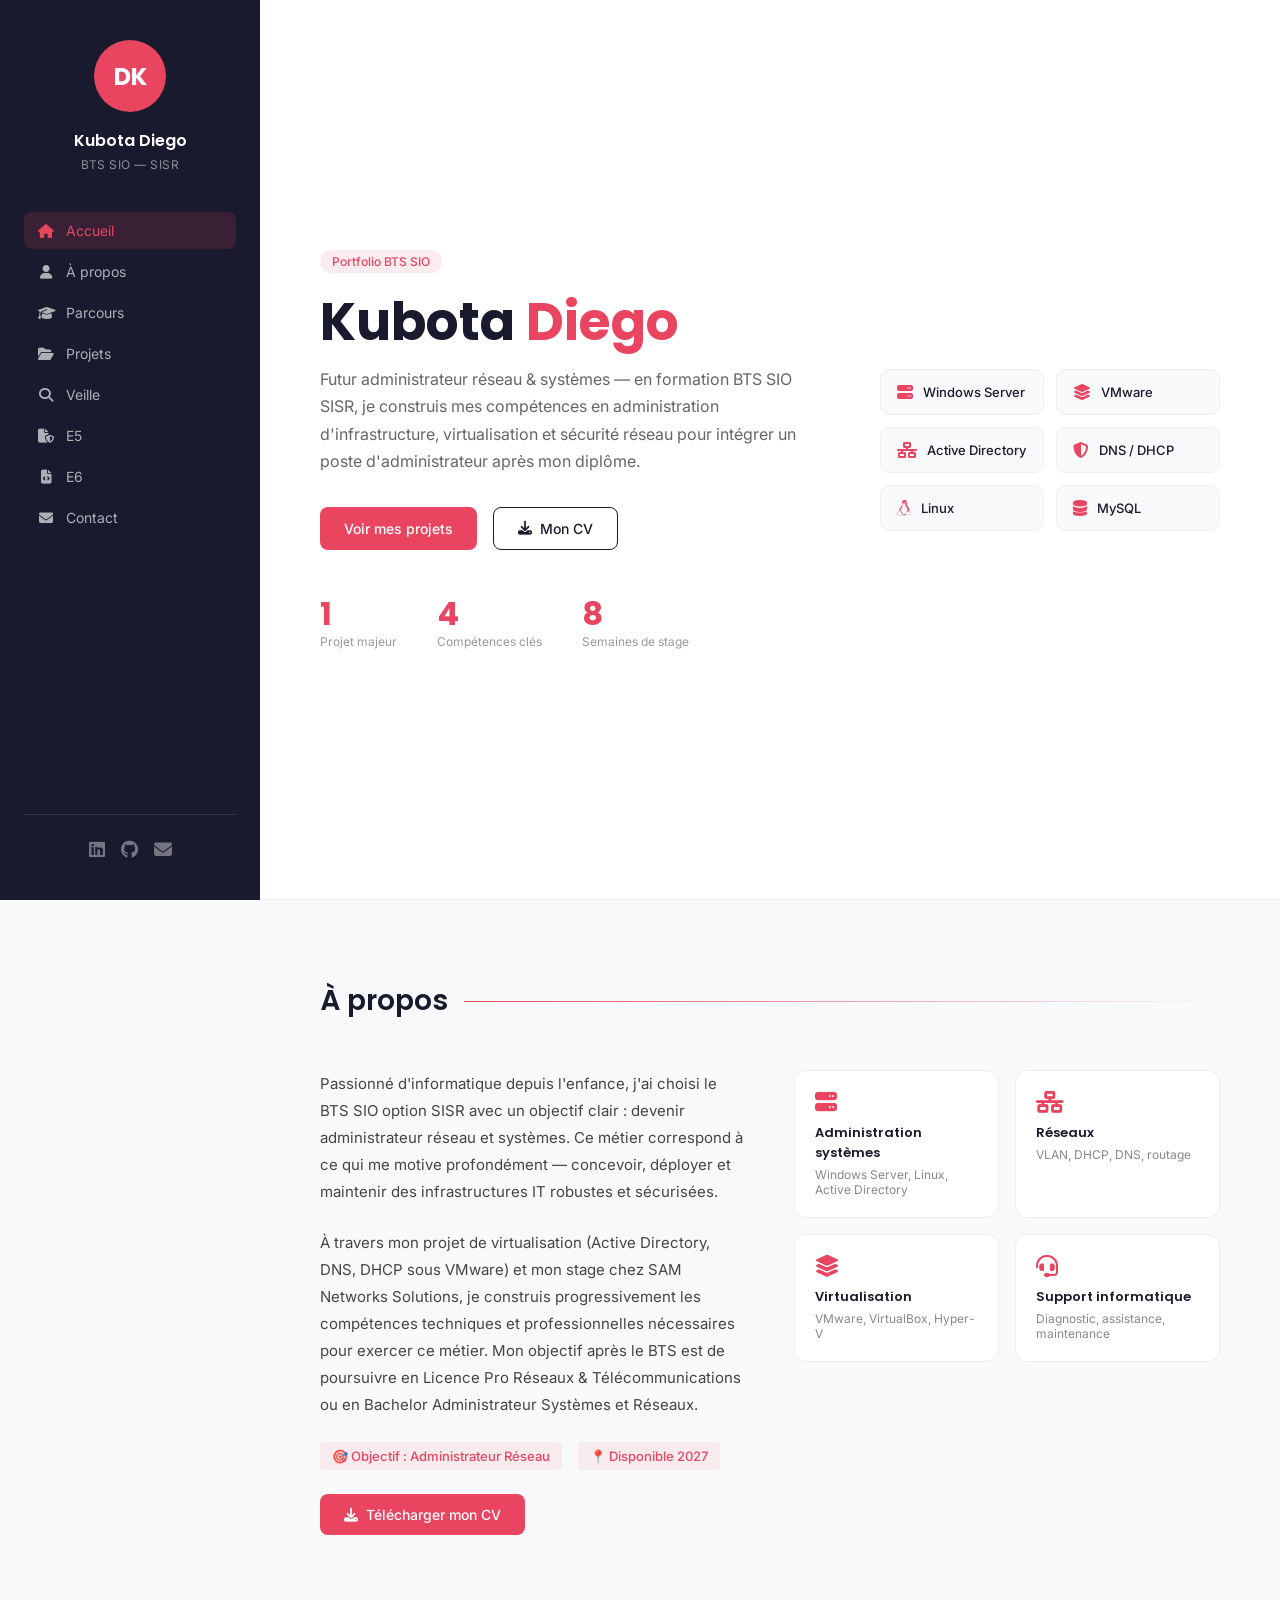
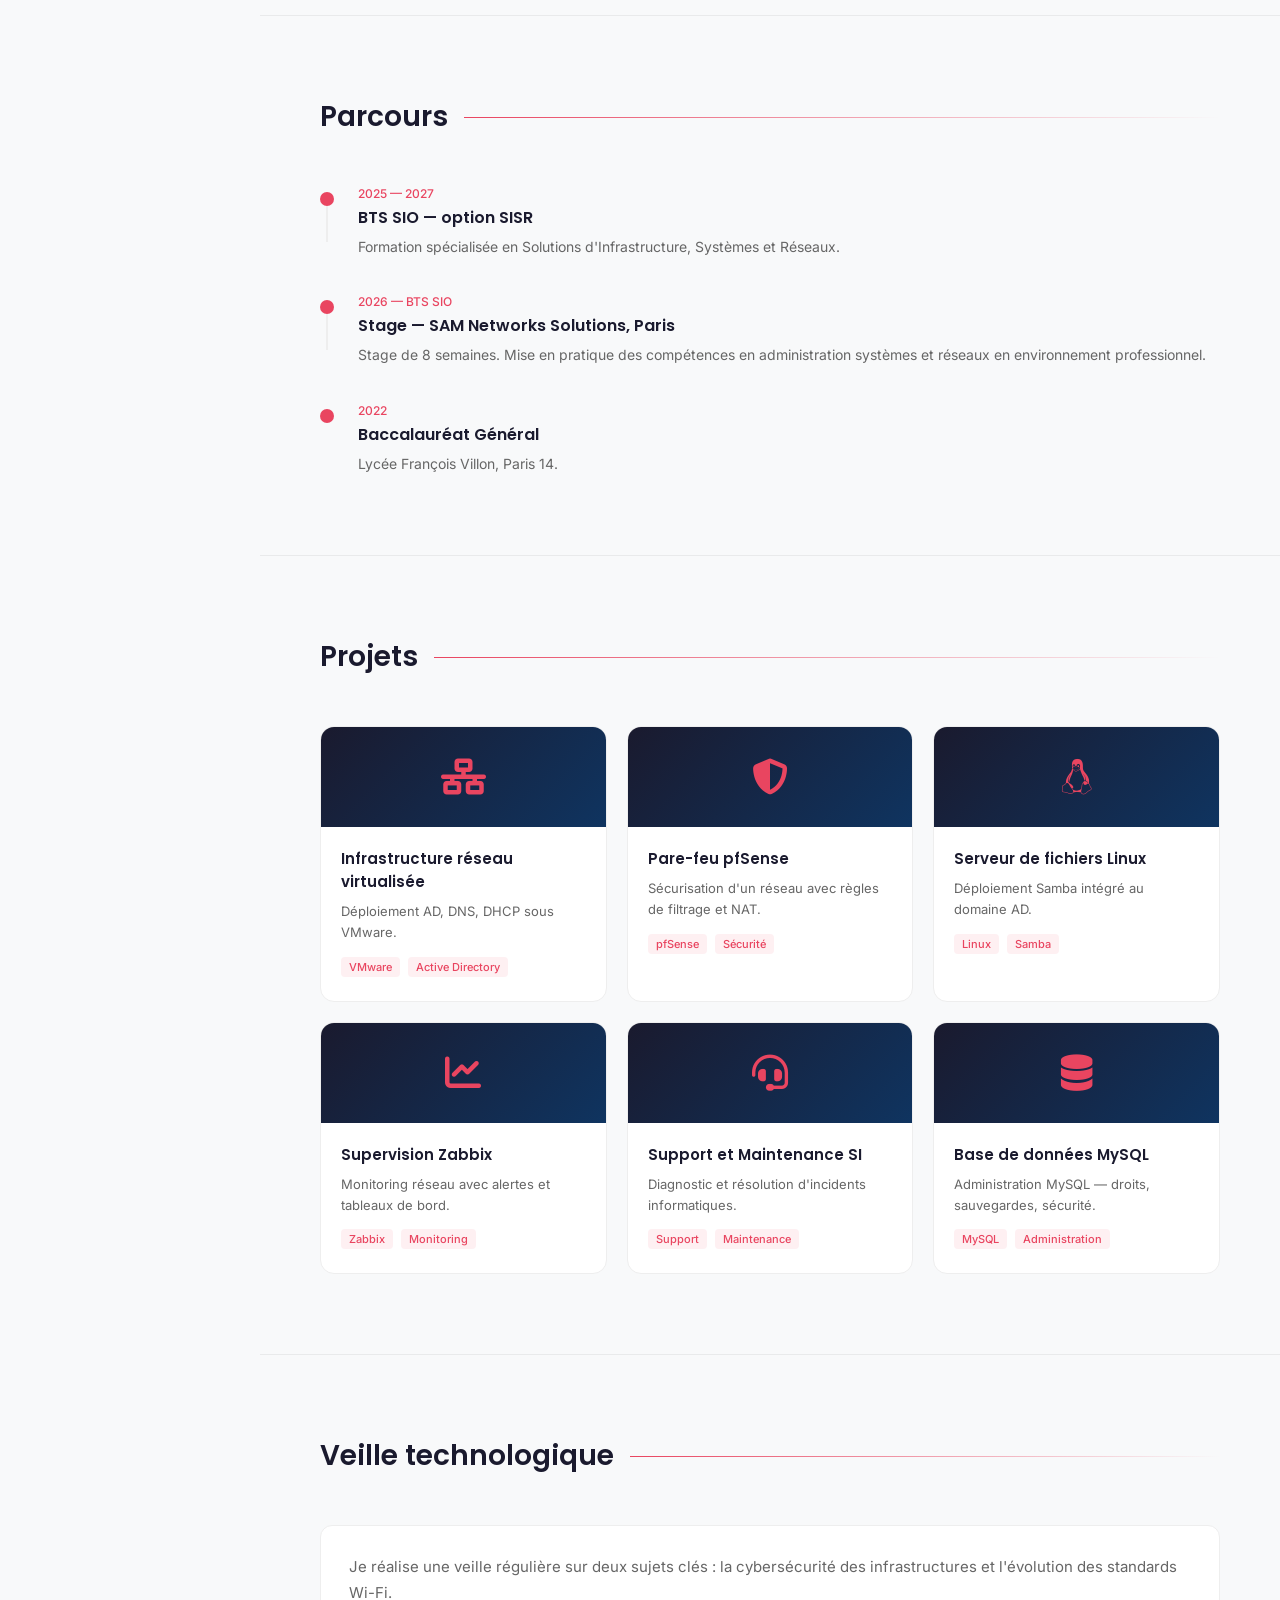
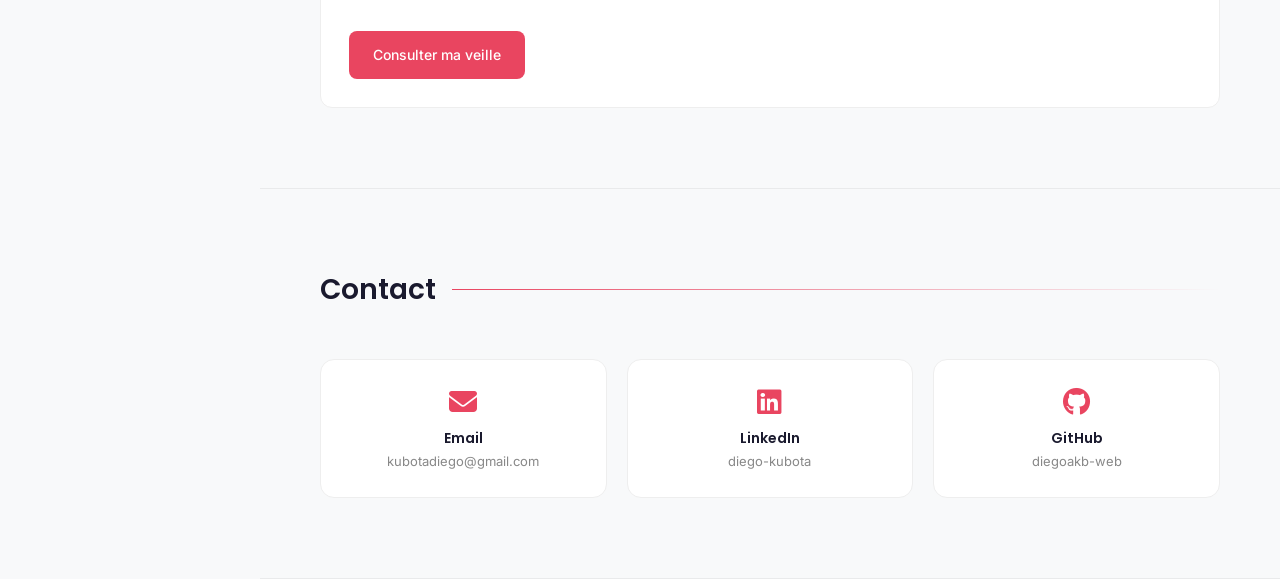
==== index.html @ be8a4e18 "Update index.html" ====
<!DOCTYPE html>
<html lang="fr">
<head>
  <meta charset="UTF-8">
  <meta name="viewport" content="width=device-width, initial-scale=1.0">
  <title>Kubota Diego — Portfolio BTS SIO SISR</title>
  <link rel="stylesheet" href="https://fonts.googleapis.com/css2?family=Poppins:wght@300;400;500;600;700&family=Inter:wght@300;400;500&display=swap">
  <link rel="stylesheet" href="https://cdnjs.cloudflare.com/ajax/libs/font-awesome/6.5.1/css/all.min.css">
  <link rel="stylesheet" href="style.css">
</head>
<body>

<!-- SIDEBAR -->
<aside class="sidebar">
  <div class="sidebar-top">
    <div class="avatar">DK</div>
    <h2 class="sidebar-name">Kubota Diego</h2>
    <p class="sidebar-title">BTS SIO — SISR</p>
  </div>
  <nav class="sidebar-nav">
    <a href="#home" class="nav-link active"><i class="fa-solid fa-house"></i> Accueil</a>
    <a href="#about" class="nav-link"><i class="fa-solid fa-user"></i> À propos</a>
    <a href="#parcours" class="nav-link"><i class="fa-solid fa-graduation-cap"></i> Parcours</a>
    <a href="#projets" class="nav-link"><i class="fa-solid fa-folder-open"></i> Projets</a>
    <a href="#veille" class="nav-link"><i class="fa-solid fa-magnifying-glass"></i> Veille</a>
    <a href="e5.html" class="nav-link"><i class="fa-solid fa-file-shield"></i> E5</a>
    <a href="e6.html" class="nav-link"><i class="fa-solid fa-file-code"></i> E6</a>
    <a href="#contact" class="nav-link"><i class="fa-solid fa-envelope"></i> Contact</a>
  </nav>
  <div class="sidebar-socials">
    <a href="https://www.linkedin.com/in/diego-kubota-410b15350/" target="_blank"><i class="fa-brands fa-linkedin"></i></a>
    <a href="https://github.com/diegoakb-web" target="_blank"><i class="fa-brands fa-github"></i></a>
    <a href="mailto:kubotadiego@gmail.com"><i class="fa-solid fa-envelope"></i></a>
  </div>
</aside>

<!-- MAIN CONTENT -->
<main class="main">

  <!-- ACCUEIL -->
  <section id="home" class="section hero-section">
    <div class="hero-content">
      <span class="hero-tag">Portfolio BTS SIO</span>
      <h1 class="hero-title">Kubota <span class="accent">Diego</span></h1>
      <p class="hero-sub">Futur administrateur réseau & systèmes — en formation BTS SIO SISR, je construis mes compétences en administration d'infrastructure, virtualisation et sécurité réseau pour intégrer un poste d'administrateur après mon diplôme.</p>
      <div class="hero-btns">
        <a href="#projets" class="btn-primary">Voir mes projets</a>
        <a href="CV_Diego_Kubota.pdf" download class="btn-secondary"><i class="fa-solid fa-download"></i> Mon CV</a>
      </div>
      <div class="hero-stats">
        <div class="stat"><span class="stat-num">1</span><span class="stat-label">Projet majeur</span></div>
        <div class="stat"><span class="stat-num">4</span><span class="stat-label">Compétences clés</span></div>
        <div class="stat"><span class="stat-num">8</span><span class="stat-label">Semaines de stage</span></div>
      </div>
    </div>
    <div class="hero-visual">
      <div class="tech-grid">
        <div class="tech-item"><i class="fa-solid fa-server"></i><span>Windows Server</span></div>
        <div class="tech-item"><i class="fa-solid fa-layer-group"></i><span>VMware</span></div>
        <div class="tech-item"><i class="fa-solid fa-network-wired"></i><span>Active Directory</span></div>
        <div class="tech-item"><i class="fa-solid fa-shield-halved"></i><span>DNS / DHCP</span></div>
        <div class="tech-item"><i class="fa-brands fa-linux"></i><span>Linux</span></div>
        <div class="tech-item"><i class="fa-solid fa-database"></i><span>MySQL</span></div>
      </div>
    </div>
  </section>

  <!-- À PROPOS -->
  <section id="about" class="section">
    <div class="section-header">
      <h2 class="section-title">À propos</h2>
      <div class="section-line"></div>
    </div>
    <div class="about-grid">
      <div class="about-text">
        <p>Passionné d'informatique depuis l'enfance, j'ai choisi le BTS SIO option SISR avec un objectif clair : devenir administrateur réseau et systèmes. Ce métier correspond à ce qui me motive profondément — concevoir, déployer et maintenir des infrastructures IT robustes et sécurisées.</p>
<p style="margin-top:12px;">À travers mon projet de virtualisation (Active Directory, DNS, DHCP sous VMware) et mon stage chez SAM Networks Solutions, je construis progressivement les compétences techniques et professionnelles nécessaires pour exercer ce métier. Mon objectif après le BTS est de poursuivre en Licence Pro Réseaux & Télécommunications ou en Bachelor Administrateur Systèmes et Réseaux.</p>
        <div style="display:flex; gap:12px; flex-wrap:wrap; margin-bottom:20px; margin-top:16px;">
  <span class="project-tag" style="font-size:13px; padding:6px 12px;">🎯 Objectif : Administrateur Réseau</span>
  <span class="project-tag" style="font-size:13px; padding:6px 12px;">📍 Disponible 2027</span>
</div>
        <a class="btn-primary" href="CV_Diego_Kubota.pdf" download><i class="fa-solid fa-download"></i> Télécharger mon CV</a>
      </div>
      <div class="skills-grid">
        <div class="skill-card">
          <i class="fa-solid fa-server skill-icon"></i>
          <h4>Administration systèmes</h4>
          <p>Windows Server, Linux, Active Directory</p>
        </div>
        <div class="skill-card">
          <i class="fa-solid fa-network-wired skill-icon"></i>
          <h4>Réseaux</h4>
          <p>VLAN, DHCP, DNS, routage</p>
        </div>
        <div class="skill-card">
          <i class="fa-solid fa-layer-group skill-icon"></i>
          <h4>Virtualisation</h4>
          <p>VMware, VirtualBox, Hyper-V</p>
        </div>
        <div class="skill-card">
          <i class="fa-solid fa-headset skill-icon"></i>
          <h4>Support informatique</h4>
          <p>Diagnostic, assistance, maintenance</p>
        </div>
      </div>
    </div>
  </section>

  <!-- PARCOURS -->
  <section id="parcours" class="section">
    <div class="section-header">
      <h2 class="section-title">Parcours</h2>
      <div class="section-line"></div>
    </div>
    <div class="timeline">
      <div class="timeline-item">
        <div class="timeline-dot"></div>
        <div class="timeline-content">
          <span class="timeline-date">2025 — 2027</span>
          <h3>BTS SIO — option SISR</h3>
          <p>Formation spécialisée en Solutions d'Infrastructure, Systèmes et Réseaux.</p>
        </div>
      </div>
      <div class="timeline-item">
        <div class="timeline-dot"></div>
        <div class="timeline-content">
          <span class="timeline-date">2026 — BTS SIO</span>
          <h3>Stage — SAM Networks Solutions, Paris</h3>
          <p>Stage de 8 semaines. Mise en pratique des compétences en administration systèmes et réseaux en environnement professionnel.</p>
        </div>
      </div>
      <div class="timeline-item">
        <div class="timeline-dot"></div>
        <div class="timeline-content">
          <span class="timeline-date">2022</span>
          <h3>Baccalauréat Général</h3>
          <p>Lycée François Villon, Paris 14.</p>
        </div>
      </div>
    </div>
  </section>

  <!-- PROJETS -->
  <section id="projets" class="section">
  <div class="section-header">
    <h2 class="section-title">Projets</h2>
    <div class="section-line"></div>
  </div>
  <div class="projects-grid">
    <a href="reseau.html" class="project-card">
      <div class="project-img"><i class="fa-solid fa-network-wired"></i></div>
      <div class="project-info">
        <h3>Infrastructure réseau virtualisée</h3>
        <p>Déploiement AD, DNS, DHCP sous VMware.</p>
        <span class="project-tag">VMware</span>
        <span class="project-tag">Active Directory</span>
      </div>
    </a>
    <a href="pfsense.html" class="project-card">
      <div class="project-img"><i class="fa-solid fa-shield-halved"></i></div>
      <div class="project-info">
        <h3>Pare-feu pfSense</h3>
        <p>Sécurisation d'un réseau avec règles de filtrage et NAT.</p>
        <span class="project-tag">pfSense</span>
        <span class="project-tag">Sécurité</span>
      </div>
    </a>
    <a href="samba.html" class="project-card">
      <div class="project-img"><i class="fa-brands fa-linux"></i></div>
      <div class="project-info">
        <h3>Serveur de fichiers Linux</h3>
        <p>Déploiement Samba intégré au domaine AD.</p>
        <span class="project-tag">Linux</span>
        <span class="project-tag">Samba</span>
      </div>
    </a>
    <a href="zabbix.html" class="project-card">
      <div class="project-img"><i class="fa-solid fa-chart-line"></i></div>
      <div class="project-info">
        <h3>Supervision Zabbix</h3>
        <p>Monitoring réseau avec alertes et tableaux de bord.</p>
        <span class="project-tag">Zabbix</span>
        <span class="project-tag">Monitoring</span>
      </div>
    </a>
    <a href="support.html" class="project-card">
      <div class="project-img"><i class="fa-solid fa-headset"></i></div>
      <div class="project-info">
        <h3>Support et Maintenance SI</h3>
        <p>Diagnostic et résolution d'incidents informatiques.</p>
        <span class="project-tag">Support</span>
        <span class="project-tag">Maintenance</span>
      </div>
    </a>
    <a href="database.html" class="project-card">
      <div class="project-img"><i class="fa-solid fa-database"></i></div>
      <div class="project-info">
        <h3>Base de données MySQL</h3>
        <p>Administration MySQL — droits, sauvegardes, sécurité.</p>
        <span class="project-tag">MySQL</span>
        <span class="project-tag">Administration</span>
      </div>
    </a>
  </div>
</section>

  <!-- VEILLE -->
<section id="veille" class="section">
  <div class="section-header">
    <h2 class="section-title">Veille technologique</h2>
    <div class="section-line"></div>
  </div>
  <div class="card-simple">
    <p>Je réalise une veille régulière sur deux sujets clés : la cybersécurité des infrastructures et l'évolution des standards Wi-Fi.</p>
    <br>
    <a href="veille.html" class="btn-primary">Consulter ma veille</a>
  </div>
</section>

  <!-- CONTACT -->
  <section id="contact" class="section">
    <div class="section-header">
      <h2 class="section-title">Contact</h2>
      <div class="section-line"></div>
    </div>
    <div class="contact-grid">
      <a href="mailto:kubotadiego@gmail.com" class="contact-card">
        <i class="fa-solid fa-envelope contact-icon"></i>
        <h4>Email</h4>
        <p>kubotadiego@gmail.com</p>
      </a>
      <a href="https://www.linkedin.com/in/diego-kubota-410b15350/" target="_blank" class="contact-card">
        <i class="fa-brands fa-linkedin contact-icon"></i>
        <h4>LinkedIn</h4>
        <p>diego-kubota</p>
      </a>
      <a href="https://github.com/diegoakb-web" target="_blank" class="contact-card">
        <i class="fa-brands fa-github contact-icon"></i>
        <h4>GitHub</h4>
        <p>diegoakb-web</p>
      </a>
    </div>
  </section>

</main>

<!-- Bouton retour en haut -->
<a href="#home" class="back-to-top"><i class="fa-solid fa-arrow-up"></i></a>

<script>
  // Active nav link on scroll
  const sections = document.querySelectorAll('section[id]');
  const navLinks = document.querySelectorAll('.nav-link');
  window.addEventListener('scroll', () => {
    let current = '';
    sections.forEach(s => {
      if (window.scrollY >= s.offsetTop - 100) current = s.getAttribute('id');
    });
    navLinks.forEach(link => {
      link.classList.remove('active');
      if (link.getAttribute('href') === '#' + current) link.classList.add('active');
    });
    document.querySelector('.back-to-top').style.opacity = window.scrollY > 300 ? '1' : '0';
  });
</script>

</body>
</html>
---- style.css ----
/* ===== RESET & BASE ===== */
*, *::before, *::after { box-sizing: border-box; margin: 0; padding: 0; }

html { scroll-behavior: smooth; scroll-padding-top: 40px; }

body {
  font-family: 'Inter', sans-serif;
  background: #F8F9FA;
  color: #1A1A2E;
  display: flex;
  min-height: 100vh;
}

/* ===== SIDEBAR ===== */
.sidebar {
  width: 260px;
  min-height: 100vh;
  background: #1A1A2E;
  color: white;
  display: flex;
  flex-direction: column;
  position: fixed;
  top: 0;
  left: 0;
  z-index: 100;
  padding: 40px 24px;
}

.sidebar-top { text-align: center; margin-bottom: 40px; }

.avatar {
  width: 72px;
  height: 72px;
  border-radius: 50%;
  background: #E94560;
  color: white;
  font-family: 'Poppins', sans-serif;
  font-size: 24px;
  font-weight: 700;
  display: flex;
  align-items: center;
  justify-content: center;
  margin: 0 auto 16px;
}

.sidebar-name {
  font-family: 'Poppins', sans-serif;
  font-size: 16px;
  font-weight: 600;
  color: white;
  margin-bottom: 4px;
}

.sidebar-title {
  font-size: 12px;
  color: rgba(255,255,255,0.5);
  letter-spacing: 0.5px;
}

.sidebar-nav { display: flex; flex-direction: column; gap: 4px; flex: 1; }

.nav-link {
  display: flex;
  align-items: center;
  gap: 12px;
  padding: 10px 14px;
  border-radius: 8px;
  color: rgba(255,255,255,0.65);
  text-decoration: none;
  font-size: 14px;
  font-weight: 400;
  transition: background 0.2s, color 0.2s;
}

.nav-link:hover, .nav-link.active {
  background: rgba(233,69,96,0.15);
  color: #E94560;
}

.nav-link i { width: 16px; text-align: center; }

.sidebar-socials {
  display: flex;
  gap: 16px;
  justify-content: center;
  padding-top: 24px;
  border-top: 1px solid rgba(255,255,255,0.1);
}

.sidebar-socials a {
  color: rgba(255,255,255,0.4);
  font-size: 18px;
  text-decoration: none;
  transition: color 0.2s;
}

.sidebar-socials a:hover { color: #E94560; }

/* ===== MAIN ===== */
.main {
  margin-left: 260px;
  flex: 1;
  min-height: 100vh;
}

/* ===== SECTIONS ===== */
.section {
  padding: 80px 60px;
  border-bottom: 1px solid rgba(0,0,0,0.06);
}

.section-header {
  display: flex;
  align-items: center;
  gap: 16px;
  margin-bottom: 48px;
}

.section-title {
  font-family: 'Poppins', sans-serif;
  font-size: 28px;
  font-weight: 600;
  color: #1A1A2E;
  white-space: nowrap;
}

.section-line {
  flex: 1;
  height: 1px;
  background: linear-gradient(to right, #E94560, transparent);
}

/* ===== HERO ===== */
.hero-section {
  display: flex;
  align-items: center;
  gap: 60px;
  min-height: 100vh;
  background: white;
}

.hero-content { flex: 1; }

.hero-tag {
  display: inline-block;
  background: rgba(233,69,96,0.1);
  color: #E94560;
  font-size: 12px;
  font-weight: 500;
  padding: 4px 12px;
  border-radius: 20px;
  margin-bottom: 20px;
}

.hero-title {
  font-family: 'Poppins', sans-serif;
  font-size: 52px;
  font-weight: 700;
  line-height: 1.1;
  color: #1A1A2E;
  margin-bottom: 16px;
}

.accent { color: #E94560; }

.hero-sub {
  font-size: 16px;
  color: #666;
  max-width: 480px;
  line-height: 1.7;
  margin-bottom: 32px;
}

.hero-btns { display: flex; gap: 16px; margin-bottom: 48px; }

.btn-primary {
  display: inline-flex;
  align-items: center;
  gap: 8px;
  background: #E94560;
  color: white;
  padding: 12px 24px;
  border-radius: 8px;
  text-decoration: none;
  font-weight: 500;
  font-size: 14px;
  transition: background 0.2s, transform 0.2s;
}

.btn-primary:hover { background: #c73652; transform: translateY(-1px); }

.btn-secondary {
  display: inline-flex;
  align-items: center;
  gap: 8px;
  background: transparent;
  color: #1A1A2E;
  padding: 12px 24px;
  border-radius: 8px;
  border: 1.5px solid #1A1A2E;
  text-decoration: none;
  font-weight: 500;
  font-size: 14px;
  transition: background 0.2s, color 0.2s;
}

.btn-secondary:hover { background: #1A1A2E; color: white; }

.hero-stats { display: flex; gap: 40px; }

.stat { display: flex; flex-direction: column; }

.stat-num {
  font-family: 'Poppins', sans-serif;
  font-size: 32px;
  font-weight: 700;
  color: #E94560;
  line-height: 1;
}

.stat-label { font-size: 12px; color: #999; margin-top: 4px; }

.hero-visual { flex: 0 0 340px; }

.tech-grid {
  display: grid;
  grid-template-columns: 1fr 1fr;
  gap: 12px;
}

.tech-item {
  display: flex;
  align-items: center;
  gap: 10px;
  background: #F8F9FA;
  border: 1px solid #eee;
  border-radius: 10px;
  padding: 14px 16px;
  font-size: 13px;
  font-weight: 500;
  color: #1A1A2E;
}

.tech-item i { color: #E94560; font-size: 16px; }

/* ===== ABOUT ===== */
.about-grid {
  display: grid;
  grid-template-columns: 1fr 1fr;
  gap: 48px;
  align-items: start;
}

.about-text p {
  font-size: 15px;
  line-height: 1.8;
  color: #444;
  margin-bottom: 24px;
}

.skills-grid {
  display: grid;
  grid-template-columns: 1fr 1fr;
  gap: 16px;
}

.skill-card {
  background: white;
  border: 1px solid #eee;
  border-radius: 12px;
  padding: 20px;
}

.skill-icon {
  font-size: 22px;
  color: #E94560;
  margin-bottom: 10px;
  display: block;
}

.skill-card h4 {
  font-family: 'Poppins', sans-serif;
  font-size: 13px;
  font-weight: 600;
  margin-bottom: 4px;
}

.skill-card p { font-size: 12px; color: #888; }

/* ===== TIMELINE ===== */
.timeline { display: flex; flex-direction: column; gap: 0; }

.timeline-item {
  display: flex;
  gap: 24px;
  position: relative;
  padding-bottom: 36px;
}

.timeline-item:last-child { padding-bottom: 0; }

.timeline-dot {
  width: 14px;
  height: 14px;
  min-width: 14px;
  border-radius: 50%;
  background: #E94560;
  margin-top: 6px;
  position: relative;
  z-index: 1;
}

.timeline-item:not(:last-child) .timeline-dot::after {
  content: '';
  position: absolute;
  top: 14px;
  left: 50%;
  transform: translateX(-50%);
  width: 2px;
  background: #eee;
  height: calc(100% + 22px);
}

.timeline-date {
  font-size: 12px;
  color: #E94560;
  font-weight: 500;
  display: block;
  margin-bottom: 4px;
}

.timeline-content h3 {
  font-family: 'Poppins', sans-serif;
  font-size: 16px;
  font-weight: 600;
  margin-bottom: 6px;
}

.timeline-content p { font-size: 14px; color: #666; line-height: 1.6; }

/* ===== PROJECTS ===== */
.projects-grid {
  display: grid;
  grid-template-columns: repeat(auto-fit, minmax(280px, 1fr));
  gap: 20px;
}

.project-card {
  background: white;
  border: 1px solid #eee;
  border-radius: 14px;
  overflow: hidden;
  text-decoration: none;
  color: #1A1A2E;
  transition: transform 0.2s, box-shadow 0.2s;
  display: block;
}

.project-card:hover {
  transform: translateY(-4px);
  box-shadow: 0 12px 30px rgba(0,0,0,0.1);
}

.project-img {
  height: 100px;
  background: linear-gradient(135deg, #1A1A2E, #0F3460);
  display: flex;
  align-items: center;
  justify-content: center;
  font-size: 36px;
  color: #E94560;
}

.project-info { padding: 20px; }

.project-info h3 {
  font-family: 'Poppins', sans-serif;
  font-size: 15px;
  font-weight: 600;
  margin-bottom: 8px;
}

.project-info p { font-size: 13px; color: #666; line-height: 1.6; margin-bottom: 12px; }

.project-tag {
  display: inline-block;
  background: rgba(233,69,96,0.08);
  color: #E94560;
  font-size: 11px;
  font-weight: 500;
  padding: 3px 8px;
  border-radius: 4px;
  margin-right: 4px;
  margin-bottom: 4px;
}

/* ===== CONTACT ===== */
.contact-grid {
  display: grid;
  grid-template-columns: repeat(auto-fit, minmax(200px, 1fr));
  gap: 20px;
}

.contact-card {
  background: white;
  border: 1px solid #eee;
  border-radius: 14px;
  padding: 28px 24px;
  text-align: center;
  text-decoration: none;
  color: #1A1A2E;
  transition: transform 0.2s, box-shadow 0.2s;
}

.contact-card:hover {
  transform: translateY(-4px);
  box-shadow: 0 12px 30px rgba(0,0,0,0.08);
}

.contact-icon {
  font-size: 28px;
  color: #E94560;
  display: block;
  margin-bottom: 12px;
}

.contact-card h4 {
  font-family: 'Poppins', sans-serif;
  font-size: 14px;
  font-weight: 600;
  margin-bottom: 4px;
}

.contact-card p { font-size: 13px; color: #888; }

/* ===== CARD SIMPLE ===== */
.card-simple {
  background: white;
  border: 1px solid #eee;
  border-radius: 12px;
  padding: 28px;
  font-size: 15px;
  color: #666;
  line-height: 1.7;
}

/* ===== BACK TO TOP ===== */
.back-to-top {
  position: fixed;
  bottom: 32px;
  right: 32px;
  width: 44px;
  height: 44px;
  background: #E94560;
  color: white;
  border-radius: 50%;
  display: flex;
  align-items: center;
  justify-content: center;
  text-decoration: none;
  opacity: 0;
  transition: opacity 0.3s;
  z-index: 200;
}

/* ===== RESPONSIVE ===== */
@media (max-width: 900px) {
  .sidebar { width: 100%; min-height: auto; position: relative; flex-direction: row; flex-wrap: wrap; padding: 16px; }
  .sidebar-top { display: none; }
  .sidebar-nav { flex-direction: row; flex-wrap: wrap; gap: 4px; }
  .sidebar-socials { display: none; }
  .main { margin-left: 0; }
  .hero-section { flex-direction: column; padding: 60px 24px; min-height: auto; }
  .hero-visual { display: none; }
  .hero-title { font-size: 36px; }
  .section { padding: 60px 24px; }
  .about-grid { grid-template-columns: 1fr; }
}
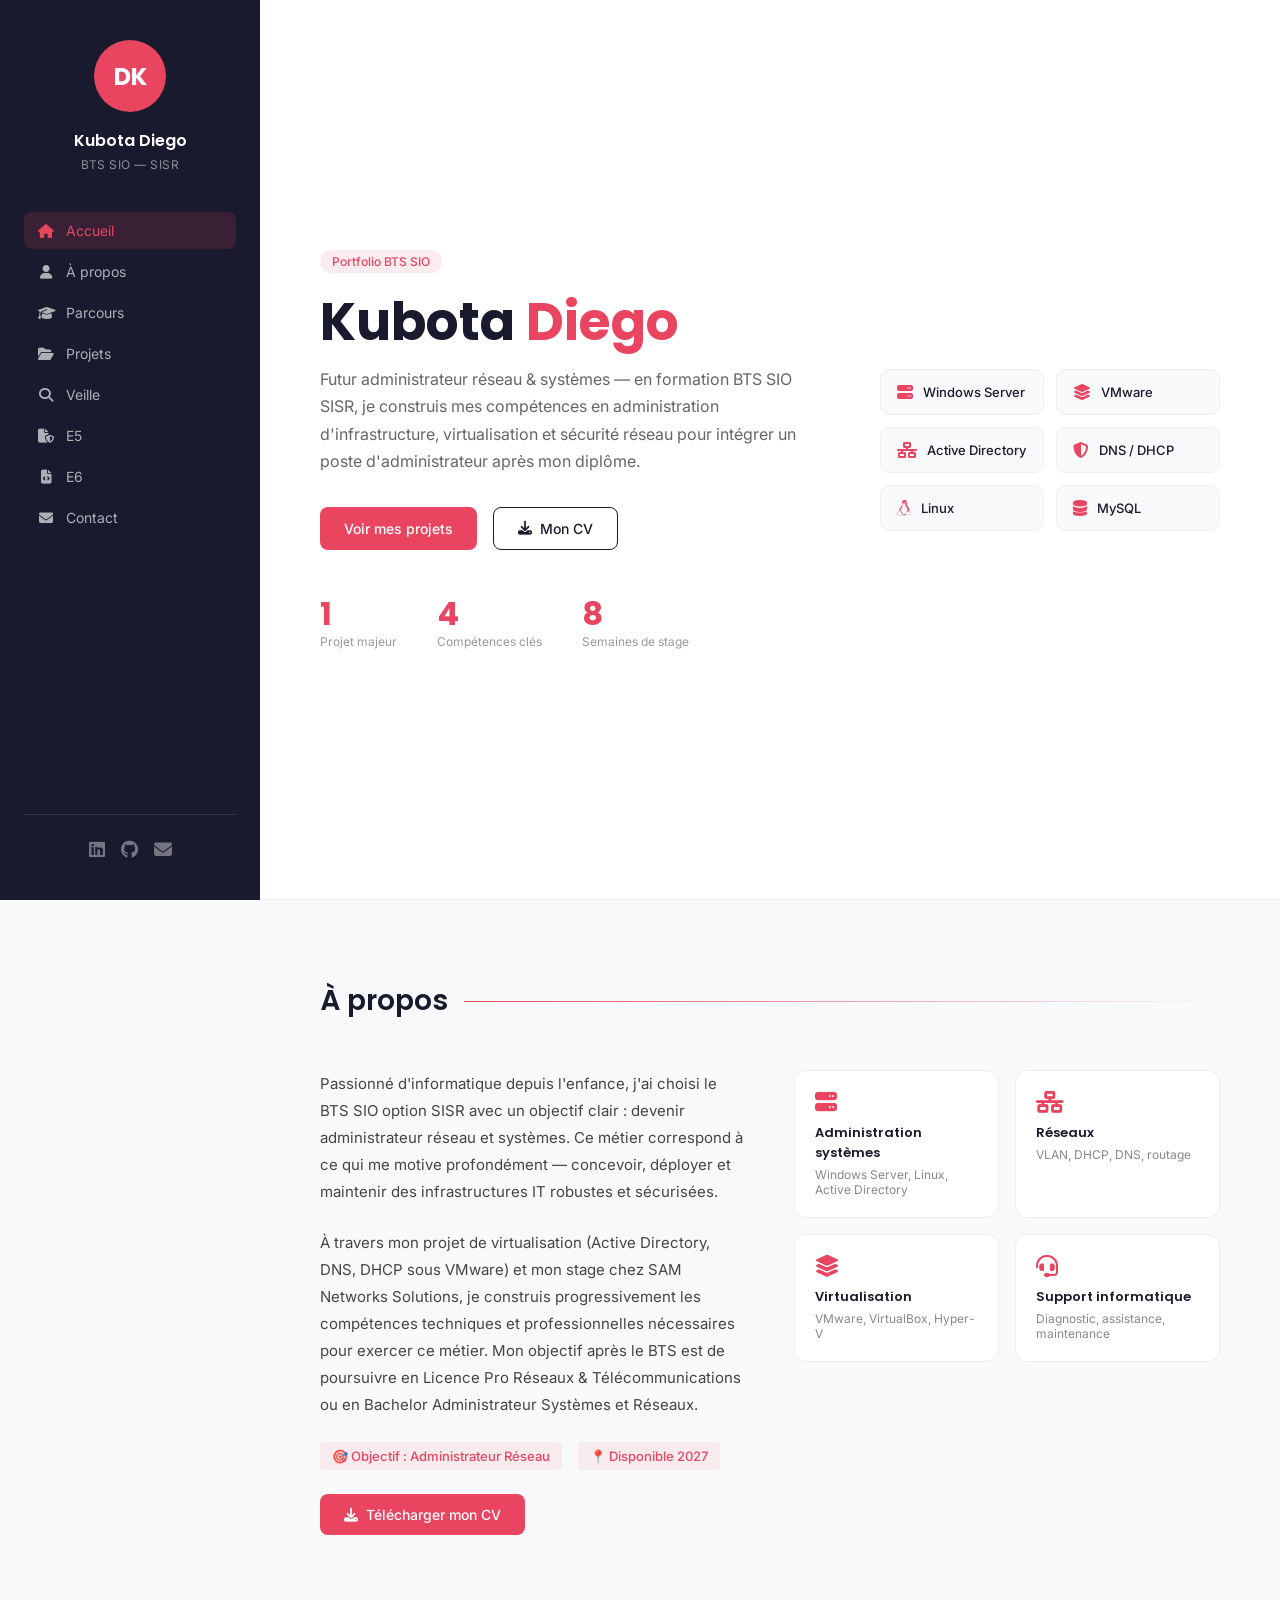
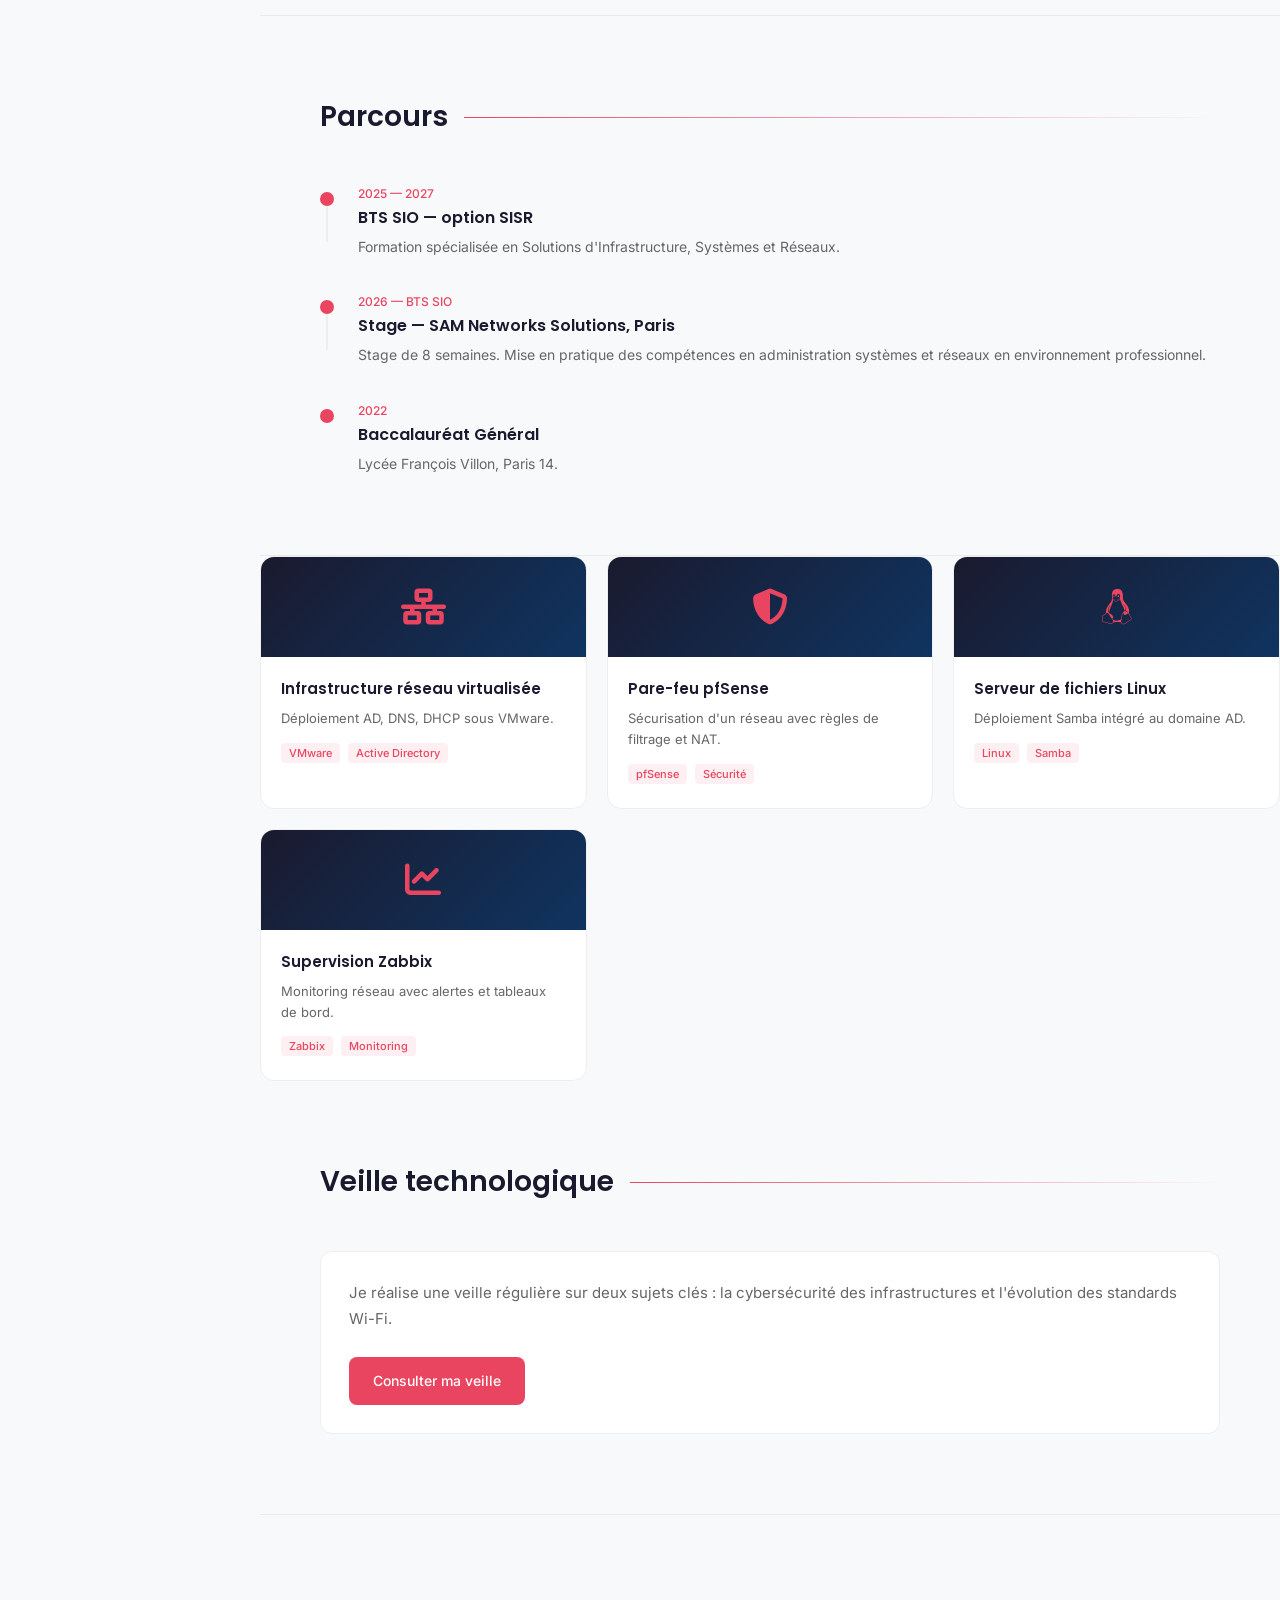
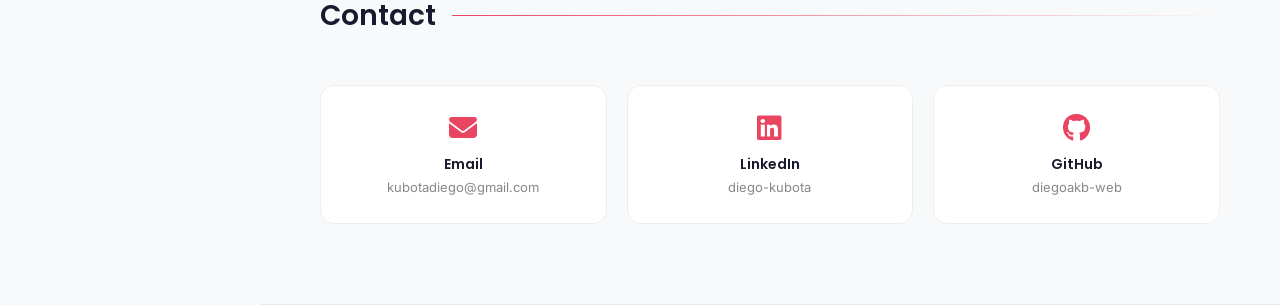
==== commit 1a99bc1f: "Refactor projects section in index.html" ====
--- a/index.html
+++ b/index.html
@@ -141,68 +141,44 @@
   </section>
 
   <!-- PROJETS -->
-  <section id="projets" class="section">
-  <div class="section-header">
-    <h2 class="section-title">Projets</h2>
-    <div class="section-line"></div>
-  </div>
   <div class="projects-grid">
-    <a href="reseau.html" class="project-card">
-      <div class="project-img"><i class="fa-solid fa-network-wired"></i></div>
-      <div class="project-info">
-        <h3>Infrastructure réseau virtualisée</h3>
-        <p>Déploiement AD, DNS, DHCP sous VMware.</p>
-        <span class="project-tag">VMware</span>
-        <span class="project-tag">Active Directory</span>
-      </div>
-    </a>
-    <a href="pfsense.html" class="project-card">
-      <div class="project-img"><i class="fa-solid fa-shield-halved"></i></div>
-      <div class="project-info">
-        <h3>Pare-feu pfSense</h3>
-        <p>Sécurisation d'un réseau avec règles de filtrage et NAT.</p>
-        <span class="project-tag">pfSense</span>
-        <span class="project-tag">Sécurité</span>
-      </div>
-    </a>
-    <a href="samba.html" class="project-card">
-      <div class="project-img"><i class="fa-brands fa-linux"></i></div>
-      <div class="project-info">
-        <h3>Serveur de fichiers Linux</h3>
-        <p>Déploiement Samba intégré au domaine AD.</p>
-        <span class="project-tag">Linux</span>
-        <span class="project-tag">Samba</span>
-      </div>
-    </a>
-    <a href="zabbix.html" class="project-card">
-      <div class="project-img"><i class="fa-solid fa-chart-line"></i></div>
-      <div class="project-info">
-        <h3>Supervision Zabbix</h3>
-        <p>Monitoring réseau avec alertes et tableaux de bord.</p>
-        <span class="project-tag">Zabbix</span>
-        <span class="project-tag">Monitoring</span>
-      </div>
-    </a>
-    <a href="support.html" class="project-card">
-      <div class="project-img"><i class="fa-solid fa-headset"></i></div>
-      <div class="project-info">
-        <h3>Support et Maintenance SI</h3>
-        <p>Diagnostic et résolution d'incidents informatiques.</p>
-        <span class="project-tag">Support</span>
-        <span class="project-tag">Maintenance</span>
-      </div>
-    </a>
-    <a href="database.html" class="project-card">
-      <div class="project-img"><i class="fa-solid fa-database"></i></div>
-      <div class="project-info">
-        <h3>Base de données MySQL</h3>
-        <p>Administration MySQL — droits, sauvegardes, sécurité.</p>
-        <span class="project-tag">MySQL</span>
-        <span class="project-tag">Administration</span>
-      </div>
-    </a>
-  </div>
-</section>
+  <a href="reseau.html" class="project-card">
+    <div class="project-img"><i class="fa-solid fa-network-wired"></i></div>
+    <div class="project-info">
+      <h3>Infrastructure réseau virtualisée</h3>
+      <p>Déploiement AD, DNS, DHCP sous VMware.</p>
+      <span class="project-tag">VMware</span>
+      <span class="project-tag">Active Directory</span>
+    </div>
+  </a>
+  <a href="pfsense.html" class="project-card">
+    <div class="project-img"><i class="fa-solid fa-shield-halved"></i></div>
+    <div class="project-info">
+      <h3>Pare-feu pfSense</h3>
+      <p>Sécurisation d'un réseau avec règles de filtrage et NAT.</p>
+      <span class="project-tag">pfSense</span>
+      <span class="project-tag">Sécurité</span>
+    </div>
+  </a>
+  <a href="samba.html" class="project-card">
+    <div class="project-img"><i class="fa-brands fa-linux"></i></div>
+    <div class="project-info">
+      <h3>Serveur de fichiers Linux</h3>
+      <p>Déploiement Samba intégré au domaine AD.</p>
+      <span class="project-tag">Linux</span>
+      <span class="project-tag">Samba</span>
+    </div>
+  </a>
+  <a href="zabbix.html" class="project-card">
+    <div class="project-img"><i class="fa-solid fa-chart-line"></i></div>
+    <div class="project-info">
+      <h3>Supervision Zabbix</h3>
+      <p>Monitoring réseau avec alertes et tableaux de bord.</p>
+      <span class="project-tag">Zabbix</span>
+      <span class="project-tag">Monitoring</span>
+    </div>
+  </a>
+</div>
 
   <!-- VEILLE -->
 <section id="veille" class="section">
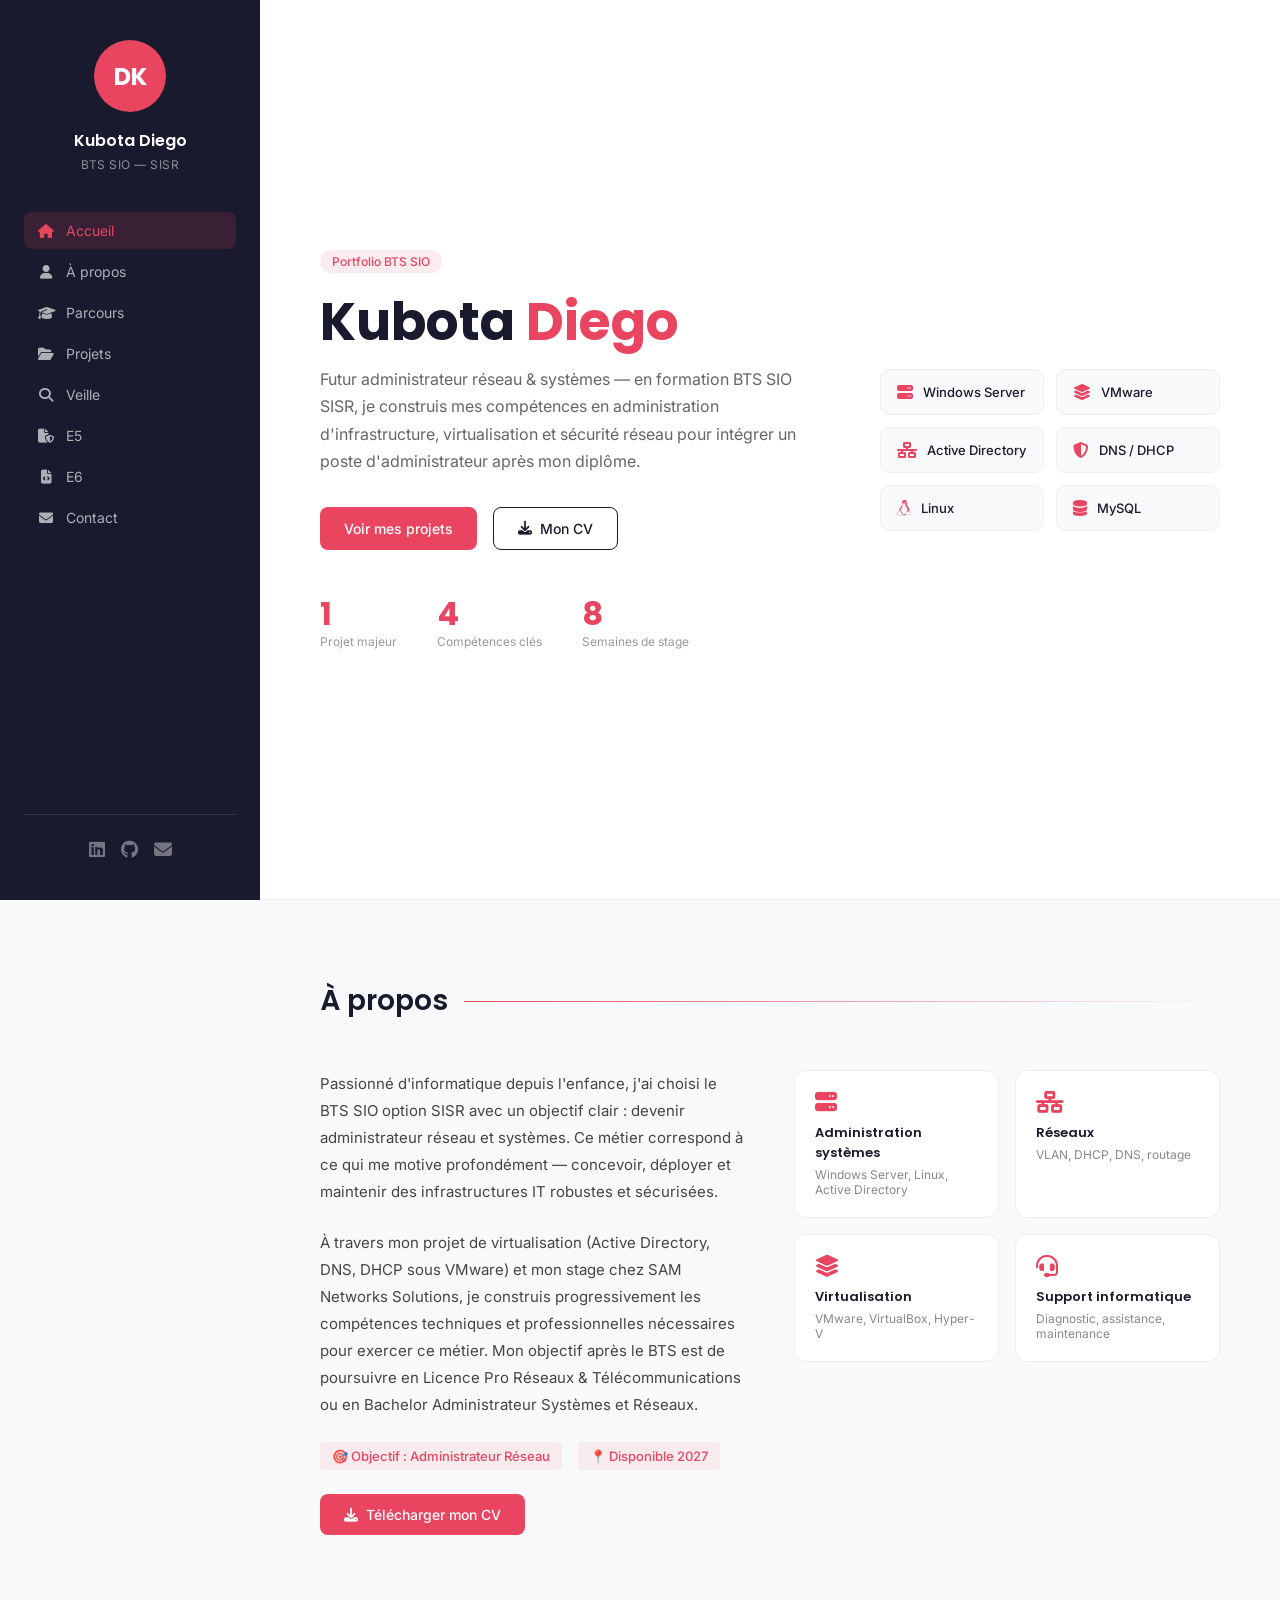
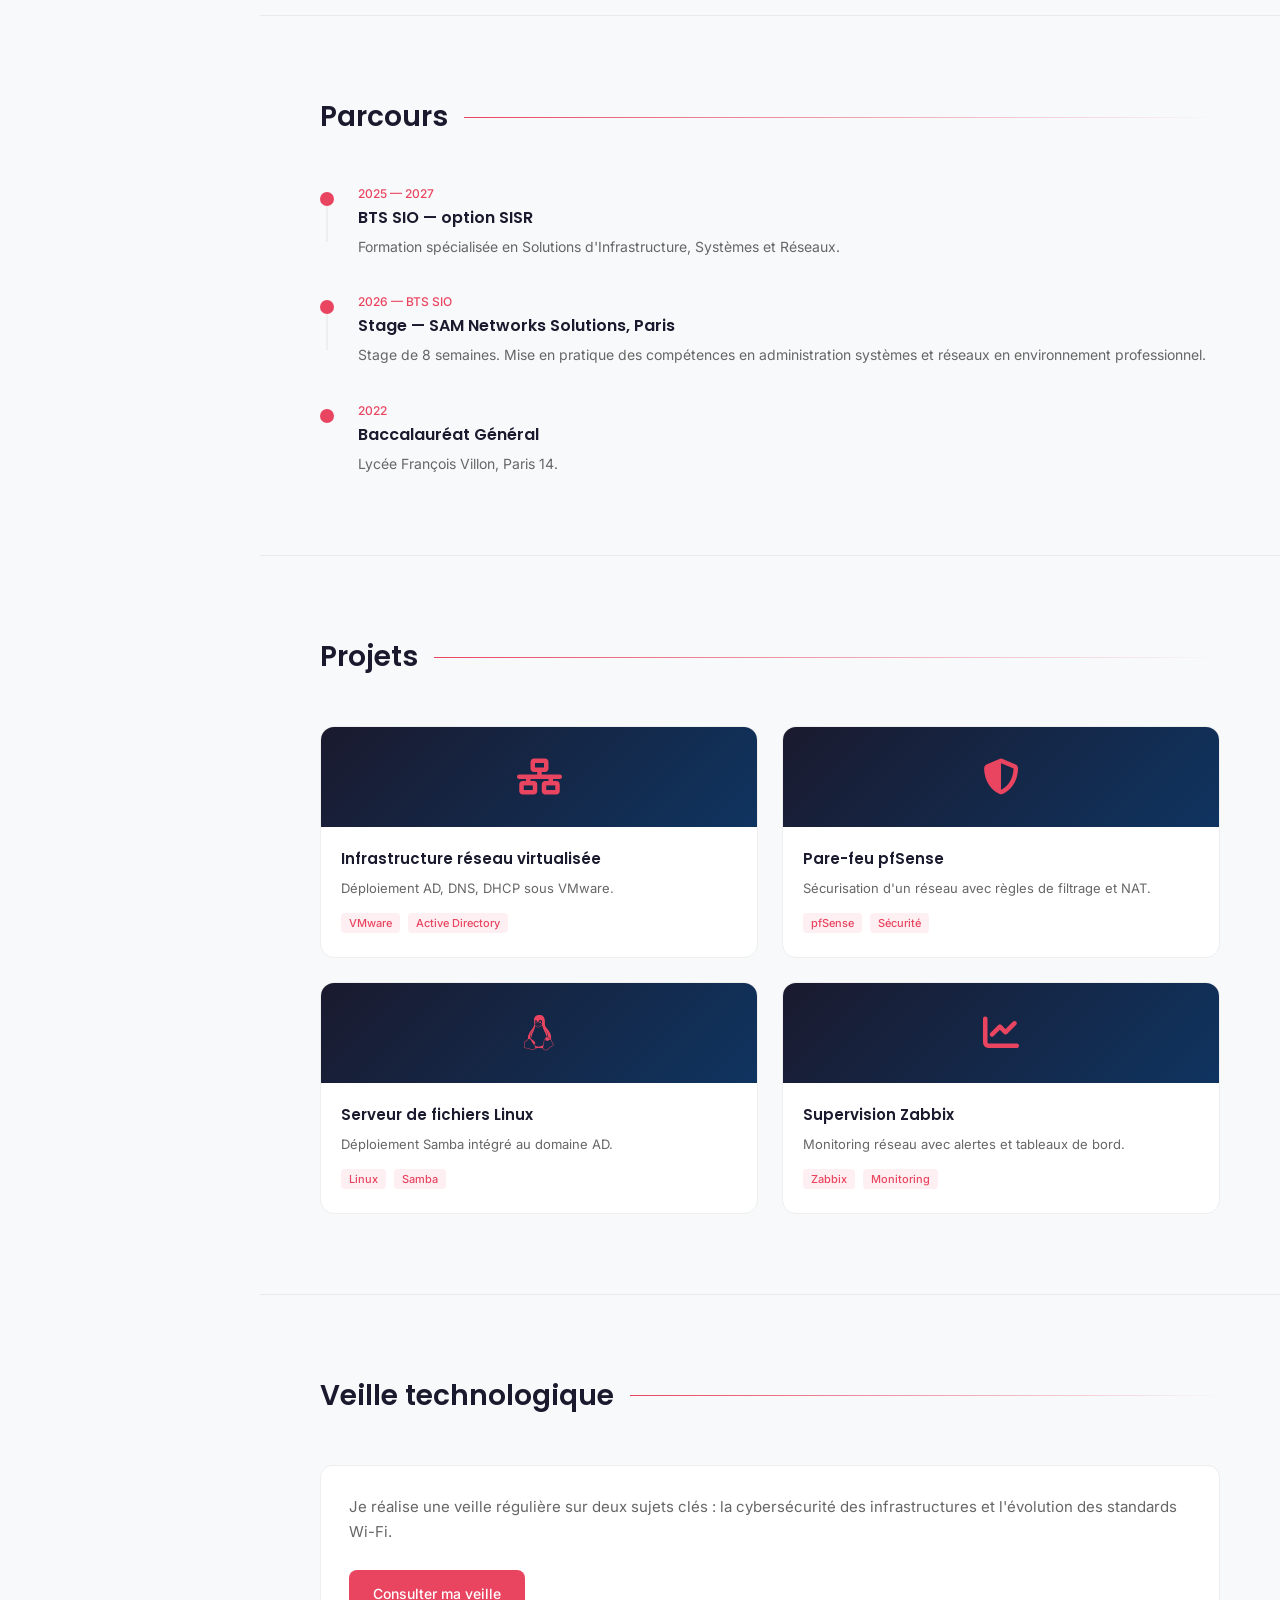
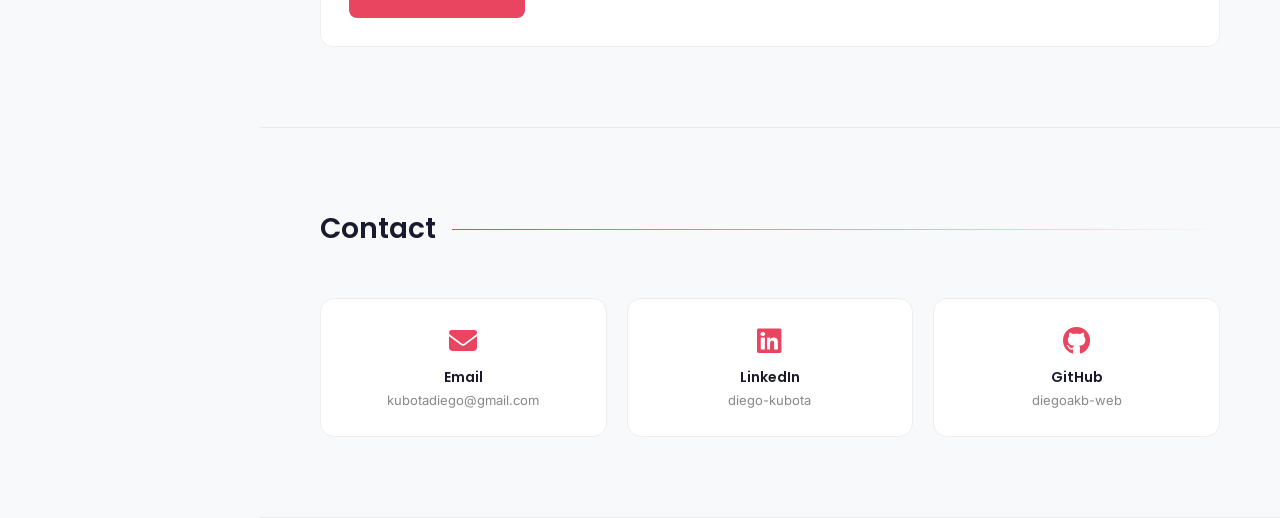
==== commit c2089e30: "Update index.html" ====
--- a/index.html
+++ b/index.html
@@ -141,44 +141,50 @@
   </section>
 
   <!-- PROJETS -->
-  <div class="projects-grid">
-  <a href="reseau.html" class="project-card">
-    <div class="project-img"><i class="fa-solid fa-network-wired"></i></div>
-    <div class="project-info">
-      <h3>Infrastructure réseau virtualisée</h3>
-      <p>Déploiement AD, DNS, DHCP sous VMware.</p>
-      <span class="project-tag">VMware</span>
-      <span class="project-tag">Active Directory</span>
-    </div>
-  </a>
-  <a href="pfsense.html" class="project-card">
-    <div class="project-img"><i class="fa-solid fa-shield-halved"></i></div>
-    <div class="project-info">
-      <h3>Pare-feu pfSense</h3>
-      <p>Sécurisation d'un réseau avec règles de filtrage et NAT.</p>
-      <span class="project-tag">pfSense</span>
-      <span class="project-tag">Sécurité</span>
-    </div>
-  </a>
-  <a href="samba.html" class="project-card">
-    <div class="project-img"><i class="fa-brands fa-linux"></i></div>
-    <div class="project-info">
-      <h3>Serveur de fichiers Linux</h3>
-      <p>Déploiement Samba intégré au domaine AD.</p>
-      <span class="project-tag">Linux</span>
-      <span class="project-tag">Samba</span>
-    </div>
-  </a>
-  <a href="zabbix.html" class="project-card">
-    <div class="project-img"><i class="fa-solid fa-chart-line"></i></div>
-    <div class="project-info">
-      <h3>Supervision Zabbix</h3>
-      <p>Monitoring réseau avec alertes et tableaux de bord.</p>
-      <span class="project-tag">Zabbix</span>
-      <span class="project-tag">Monitoring</span>
-    </div>
-  </a>
-</div>
+  <section id="projets" class="section">
+    <div class="section-header">
+      <h2 class="section-title">Projets</h2>
+      <div class="section-line"></div>
+    </div>
+    <div class="projects-grid">
+      <a href="reseau.html" class="project-card">
+        <div class="project-img"><i class="fa-solid fa-network-wired"></i></div>
+        <div class="project-info">
+          <h3>Infrastructure réseau virtualisée</h3>
+          <p>Déploiement AD, DNS, DHCP sous VMware.</p>
+          <span class="project-tag">VMware</span>
+          <span class="project-tag">Active Directory</span>
+        </div>
+      </a>
+      <a href="pfsense.html" class="project-card">
+        <div class="project-img"><i class="fa-solid fa-shield-halved"></i></div>
+        <div class="project-info">
+          <h3>Pare-feu pfSense</h3>
+          <p>Sécurisation d'un réseau avec règles de filtrage et NAT.</p>
+          <span class="project-tag">pfSense</span>
+          <span class="project-tag">Sécurité</span>
+        </div>
+      </a>
+      <a href="samba.html" class="project-card">
+        <div class="project-img"><i class="fa-brands fa-linux"></i></div>
+        <div class="project-info">
+          <h3>Serveur de fichiers Linux</h3>
+          <p>Déploiement Samba intégré au domaine AD.</p>
+          <span class="project-tag">Linux</span>
+          <span class="project-tag">Samba</span>
+        </div>
+      </a>
+      <a href="zabbix.html" class="project-card">
+        <div class="project-img"><i class="fa-solid fa-chart-line"></i></div>
+        <div class="project-info">
+          <h3>Supervision Zabbix</h3>
+          <p>Monitoring réseau avec alertes et tableaux de bord.</p>
+          <span class="project-tag">Zabbix</span>
+          <span class="project-tag">Monitoring</span>
+        </div>
+      </a>
+    </div>
+  </section>
 
   <!-- VEILLE -->
 <section id="veille" class="section">
--- a/style.css
+++ b/style.css
@@ -341,8 +341,9 @@
 /* ===== PROJECTS ===== */
 .projects-grid {
   display: grid;
-  grid-template-columns: repeat(auto-fit, minmax(280px, 1fr));
-  gap: 20px;
+  grid-template-columns: repeat(2, 1fr);
+  gap: 24px;
+  margin-top: 8px;
 }
 
 .project-card {
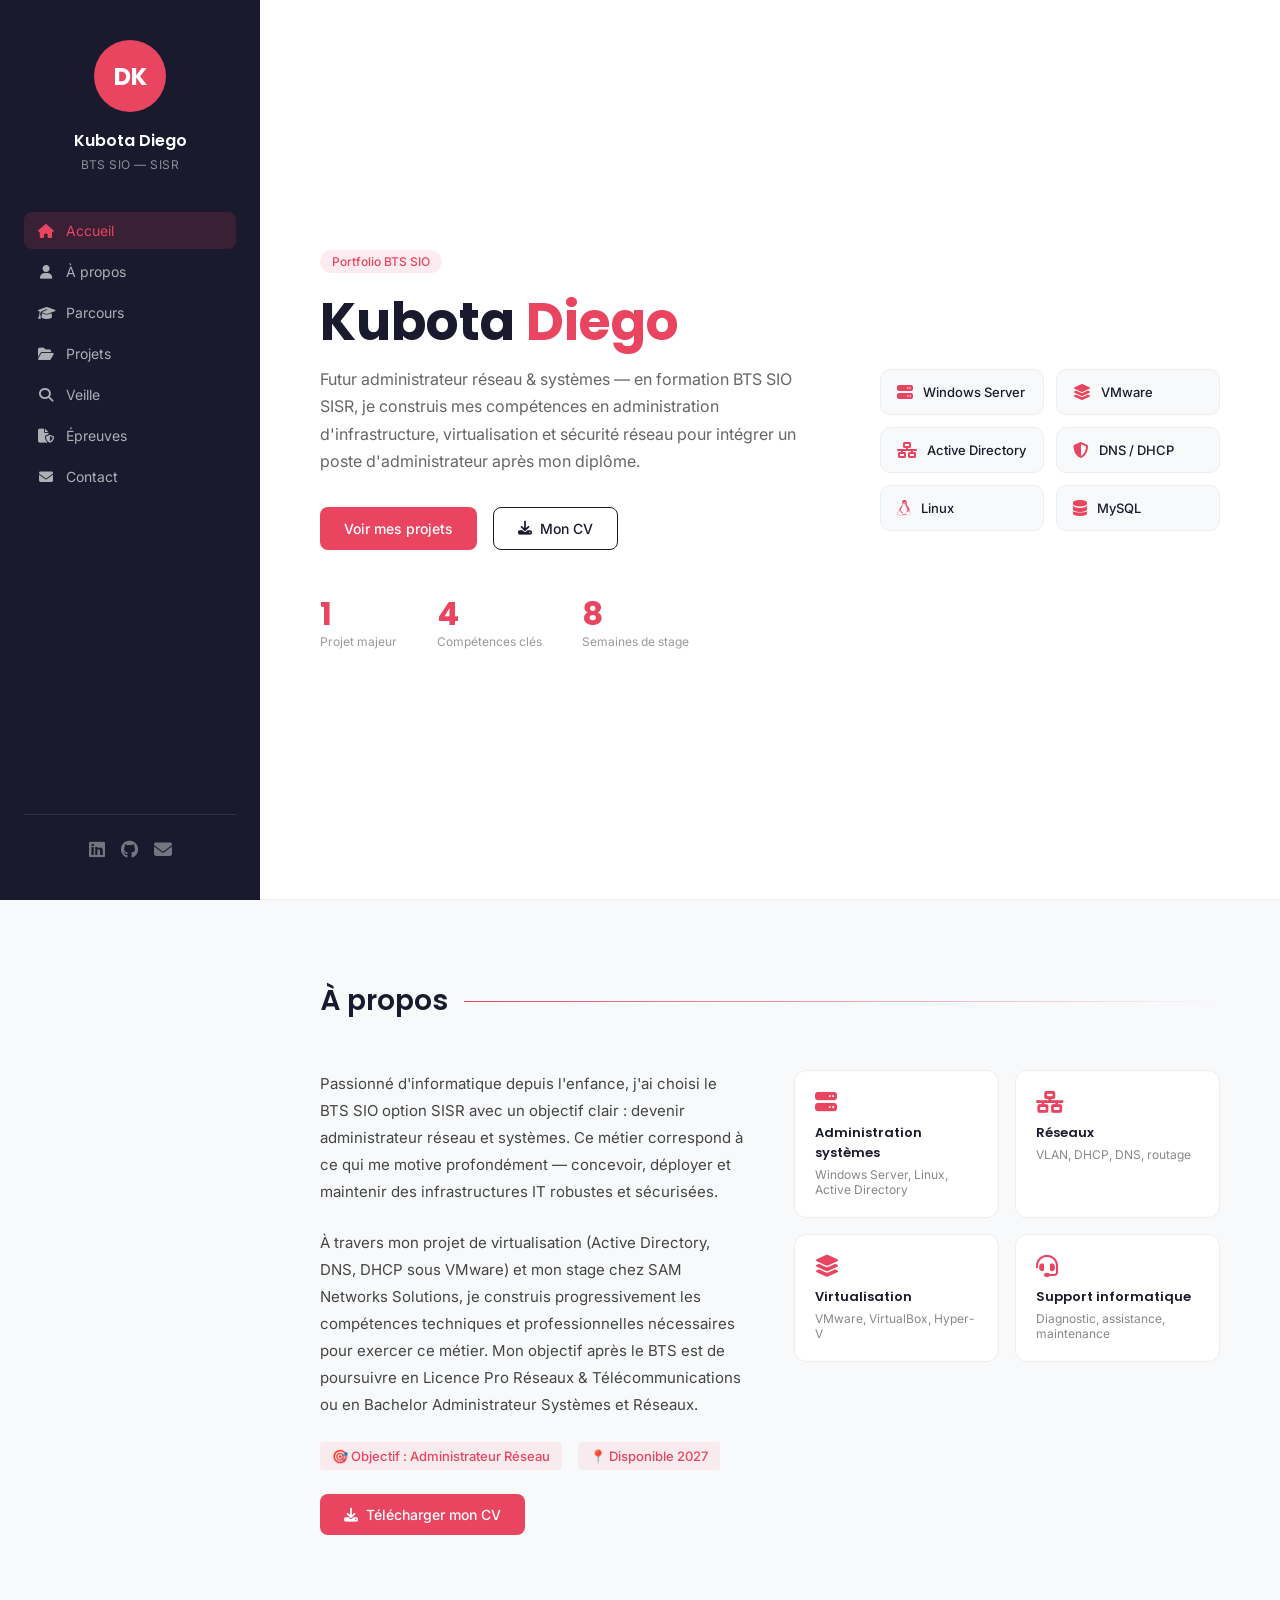
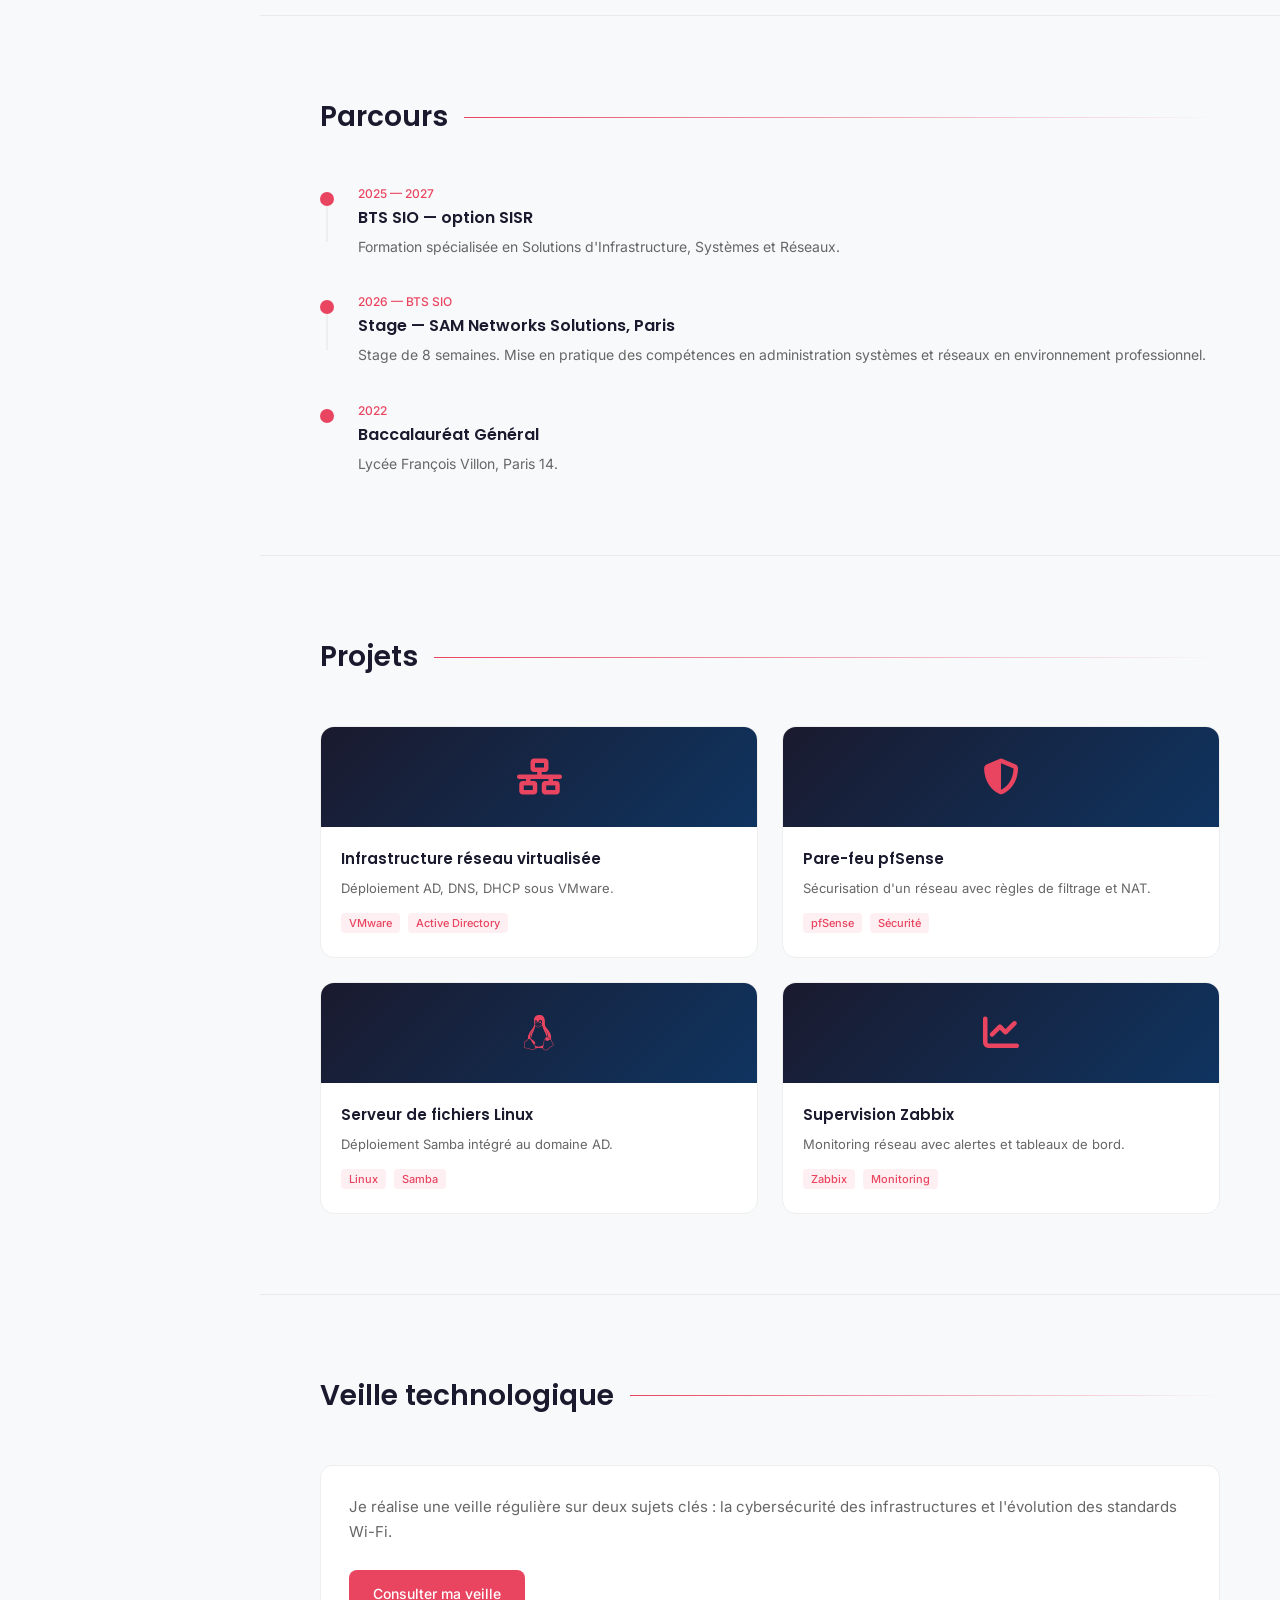
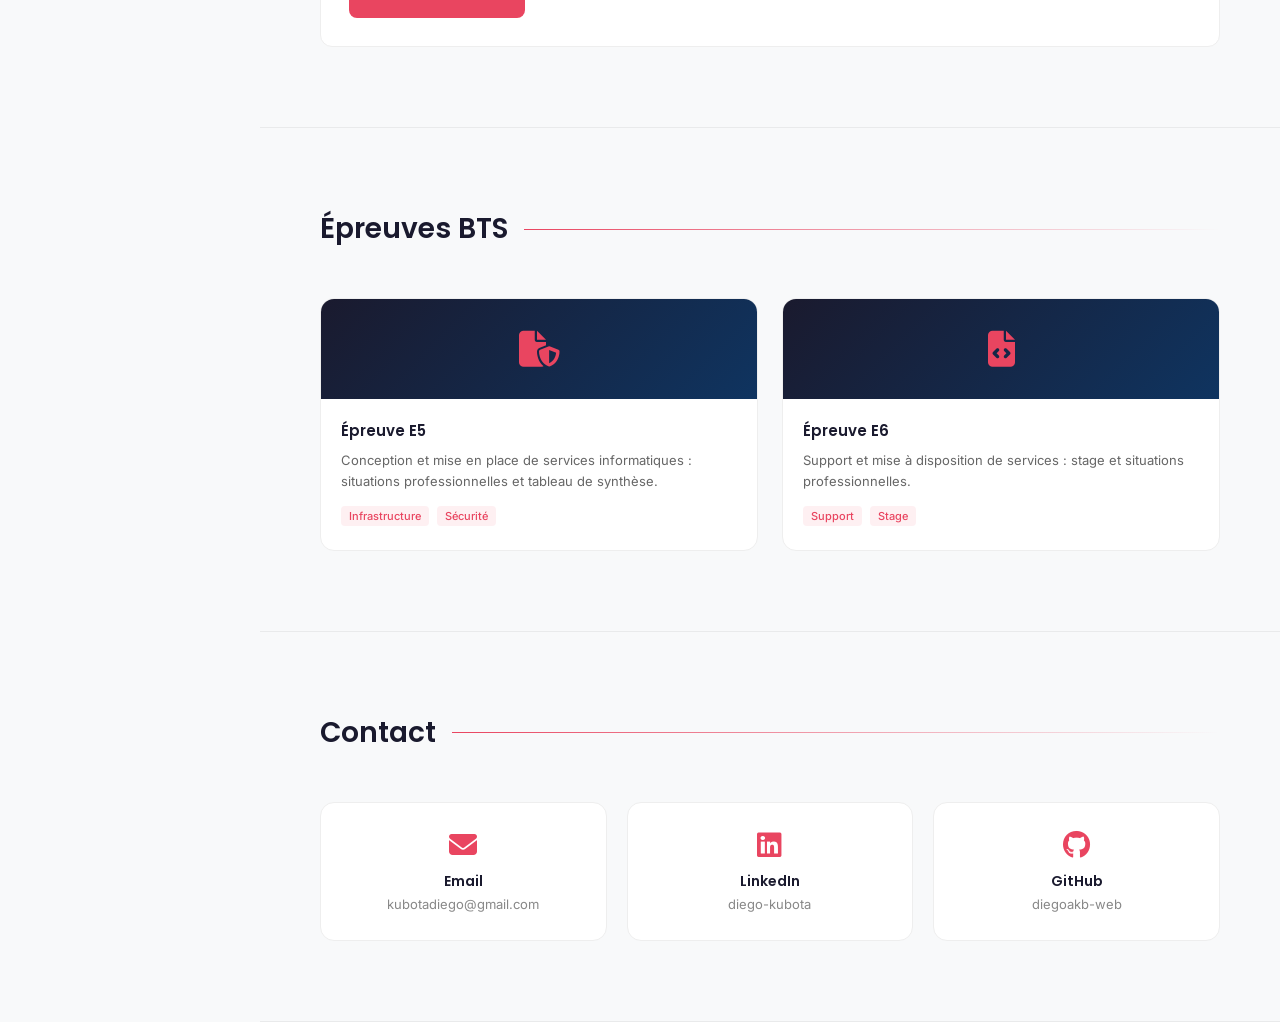
==== commit eb60db84: "Update index.html" ====
--- a/index.html
+++ b/index.html
@@ -23,8 +23,7 @@
     <a href="#parcours" class="nav-link"><i class="fa-solid fa-graduation-cap"></i> Parcours</a>
     <a href="#projets" class="nav-link"><i class="fa-solid fa-folder-open"></i> Projets</a>
     <a href="#veille" class="nav-link"><i class="fa-solid fa-magnifying-glass"></i> Veille</a>
-    <a href="e5.html" class="nav-link"><i class="fa-solid fa-file-shield"></i> E5</a>
-    <a href="e6.html" class="nav-link"><i class="fa-solid fa-file-code"></i> E6</a>
+    <a href="#epreuves" class="nav-link"><i class="fa-solid fa-file-shield"></i> Épreuves</a>
     <a href="#contact" class="nav-link"><i class="fa-solid fa-envelope"></i> Contact</a>
   </nav>
   <div class="sidebar-socials">
@@ -198,6 +197,34 @@
     <a href="veille.html" class="btn-primary">Consulter ma veille</a>
   </div>
 </section>
+
+    <!-- ÉPREUVES -->
+  <section id="epreuves" class="section">
+    <div class="section-header">
+      <h2 class="section-title">Épreuves BTS</h2>
+      <div class="section-line"></div>
+    </div>
+    <div class="projects-grid">
+      <a href="e5.html" class="project-card">
+        <div class="project-img"><i class="fa-solid fa-file-shield"></i></div>
+        <div class="project-info">
+          <h3>Épreuve E5</h3>
+          <p>Conception et mise en place de services informatiques : situations professionnelles et tableau de synthèse.</p>
+          <span class="project-tag">Infrastructure</span>
+          <span class="project-tag">Sécurité</span>
+        </div>
+      </a>
+      <a href="e6.html" class="project-card">
+        <div class="project-img"><i class="fa-solid fa-file-code"></i></div>
+        <div class="project-info">
+          <h3>Épreuve E6</h3>
+          <p>Support et mise à disposition de services : stage et situations professionnelles.</p>
+          <span class="project-tag">Support</span>
+          <span class="project-tag">Stage</span>
+        </div>
+      </a>
+    </div>
+  </section>
 
   <!-- CONTACT -->
   <section id="contact" class="section">
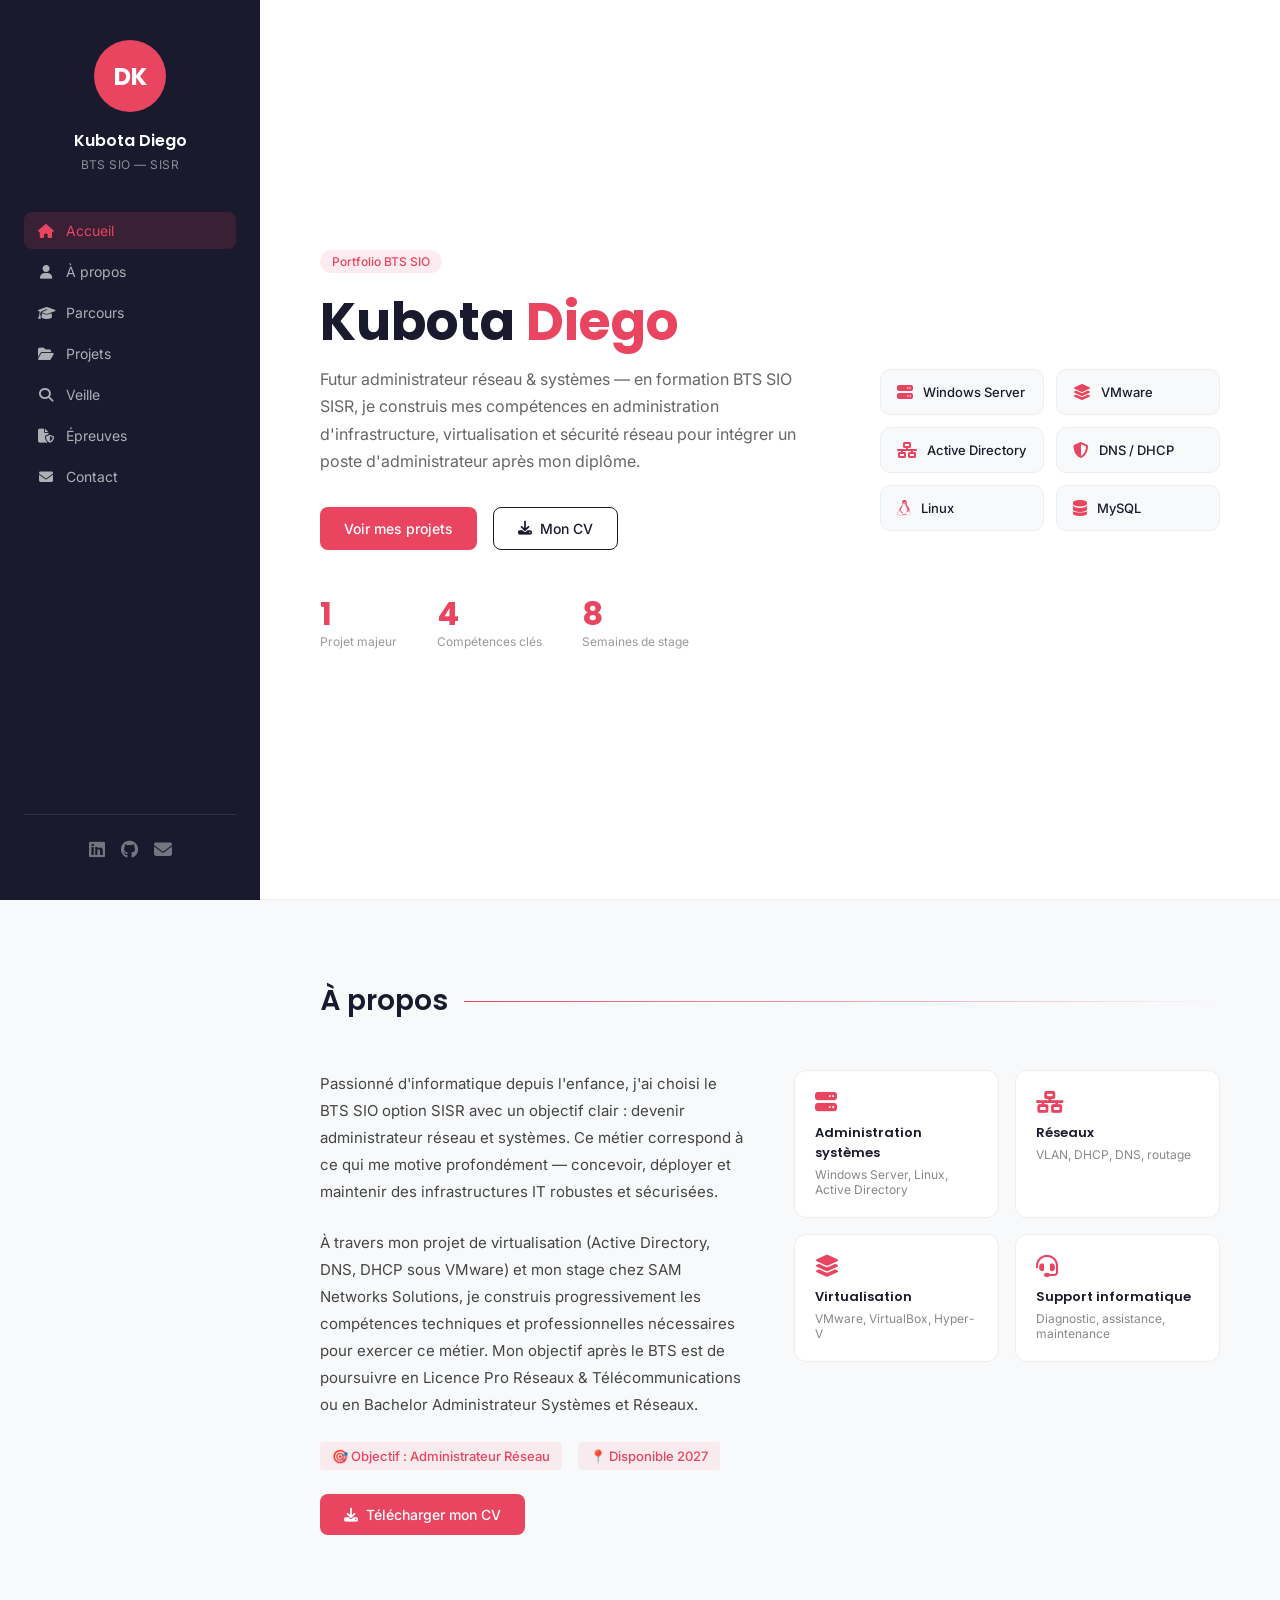
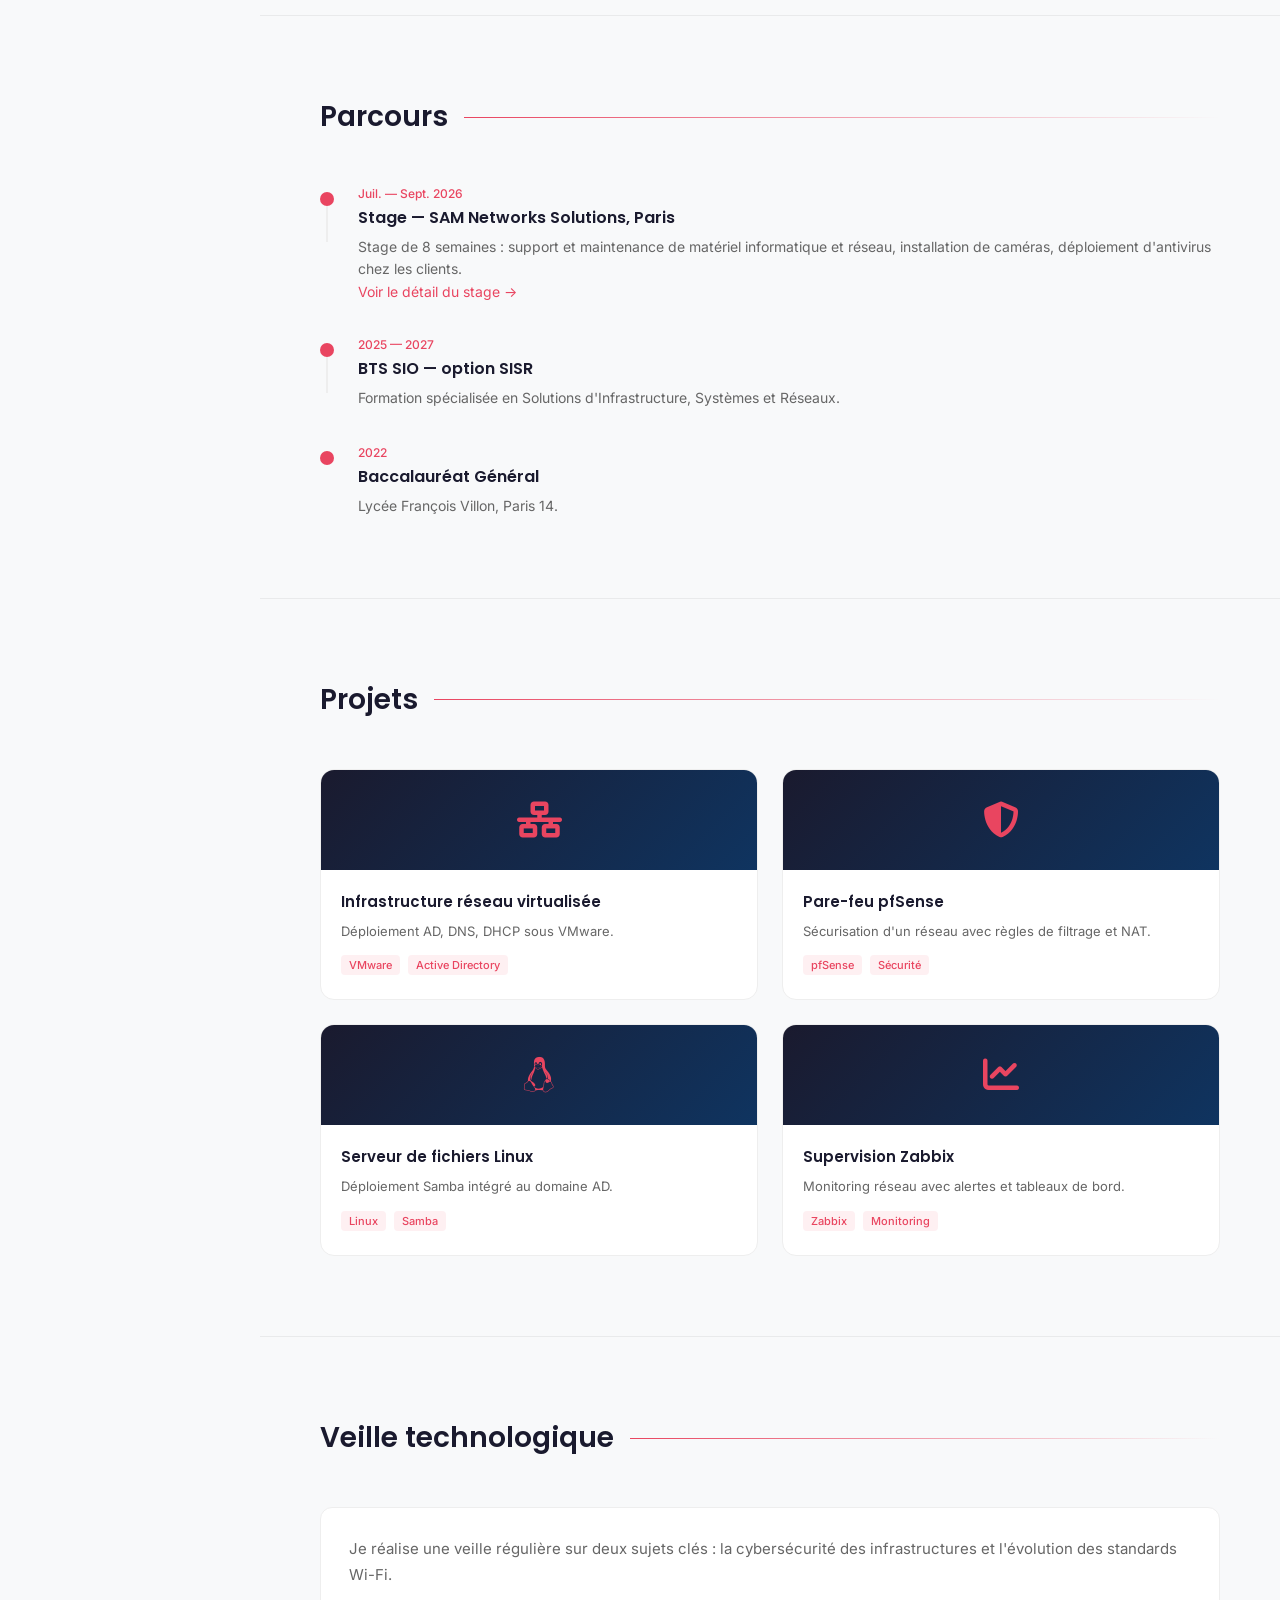
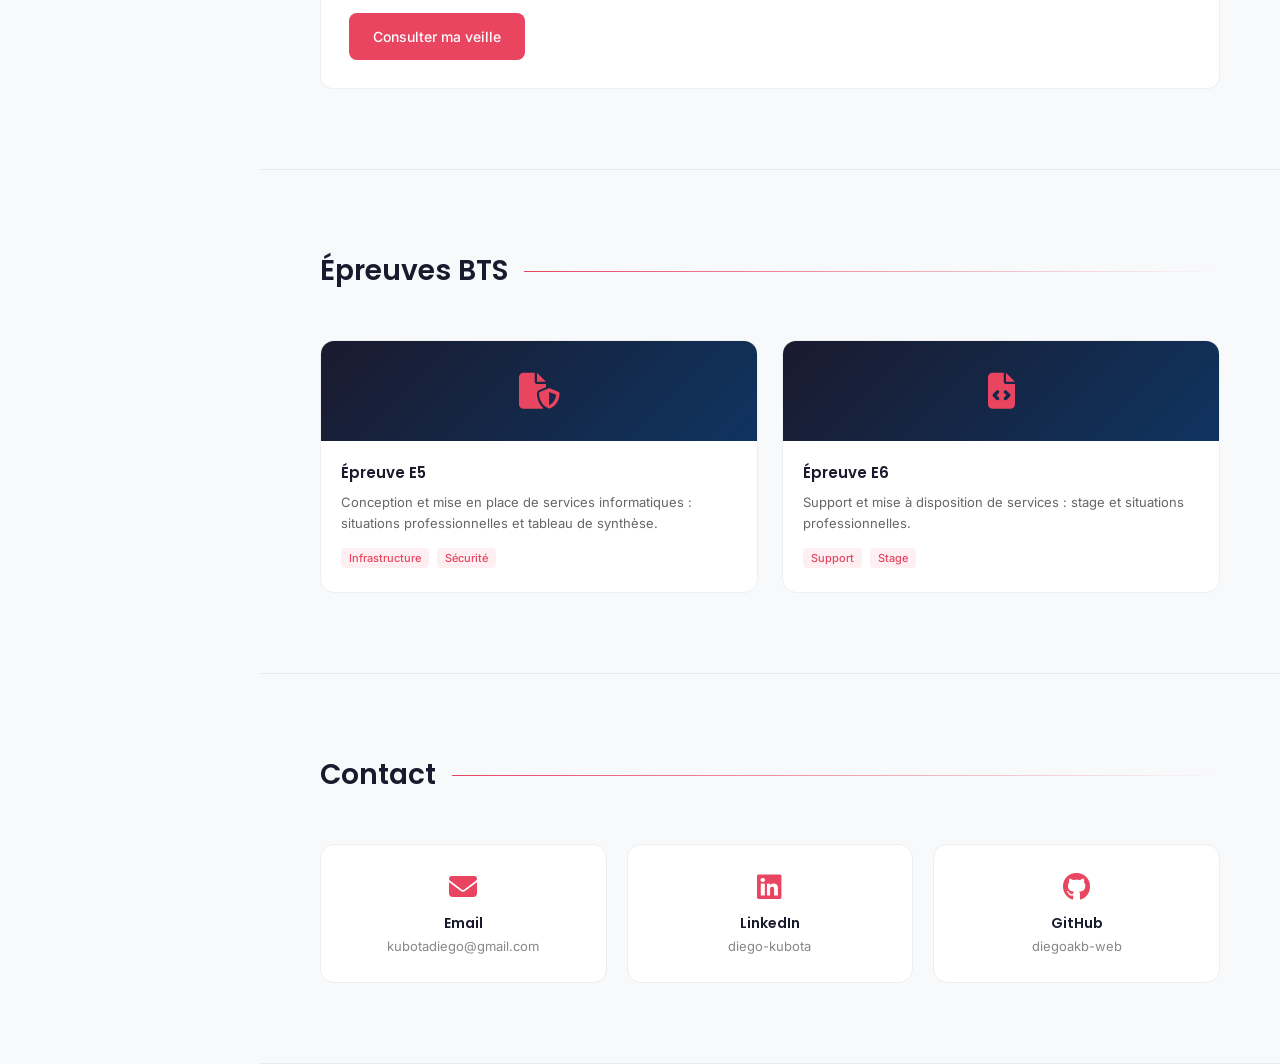
==== commit 0e74852c: "Update index.html" ====
--- a/index.html
+++ b/index.html
@@ -104,28 +104,29 @@
       </div>
     </div>
   </section>
-
-  <!-- PARCOURS -->
+  
+    <!-- PARCOURS -->
   <section id="parcours" class="section">
     <div class="section-header">
       <h2 class="section-title">Parcours</h2>
       <div class="section-line"></div>
     </div>
     <div class="timeline">
+      <div class="timeline-item">
+        <div class="timeline-dot"></div>
+        <div class="timeline-content">
+          <span class="timeline-date">Juil. — Sept. 2026</span>
+          <h3>Stage — SAM Networks Solutions, Paris</h3>
+          <p>Stage de 8 semaines : support et maintenance de matériel informatique et réseau, installation de caméras, déploiement d'antivirus chez les clients.</p>
+          <a href="stage.html" style="color:#E94560;font-size:14px;text-decoration:none;">Voir le détail du stage →</a>
+        </div>
+      </div>
       <div class="timeline-item">
         <div class="timeline-dot"></div>
         <div class="timeline-content">
           <span class="timeline-date">2025 — 2027</span>
           <h3>BTS SIO — option SISR</h3>
           <p>Formation spécialisée en Solutions d'Infrastructure, Systèmes et Réseaux.</p>
-        </div>
-      </div>
-      <div class="timeline-item">
-        <div class="timeline-dot"></div>
-        <div class="timeline-content">
-          <span class="timeline-date">2026 — BTS SIO</span>
-          <h3>Stage — SAM Networks Solutions, Paris</h3>
-          <p>Stage de 8 semaines. Mise en pratique des compétences en administration systèmes et réseaux en environnement professionnel.</p>
         </div>
       </div>
       <div class="timeline-item">
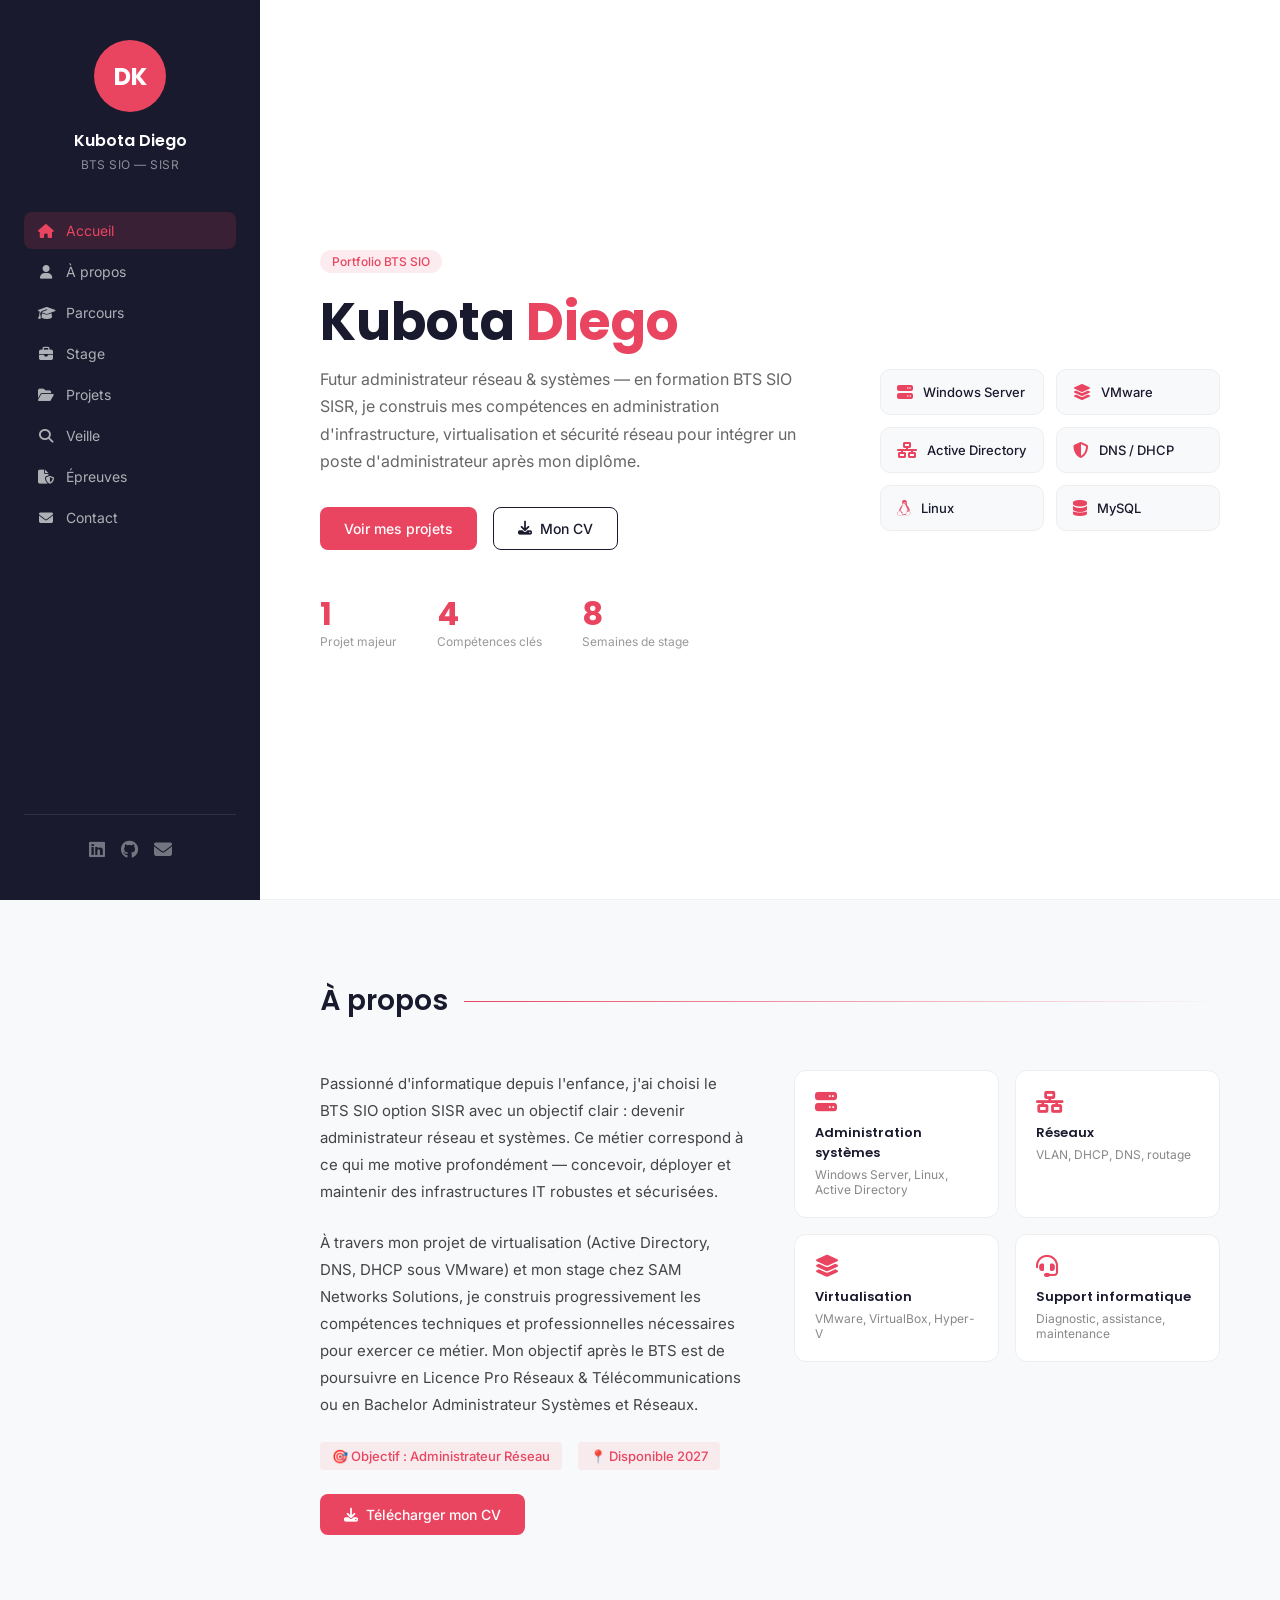
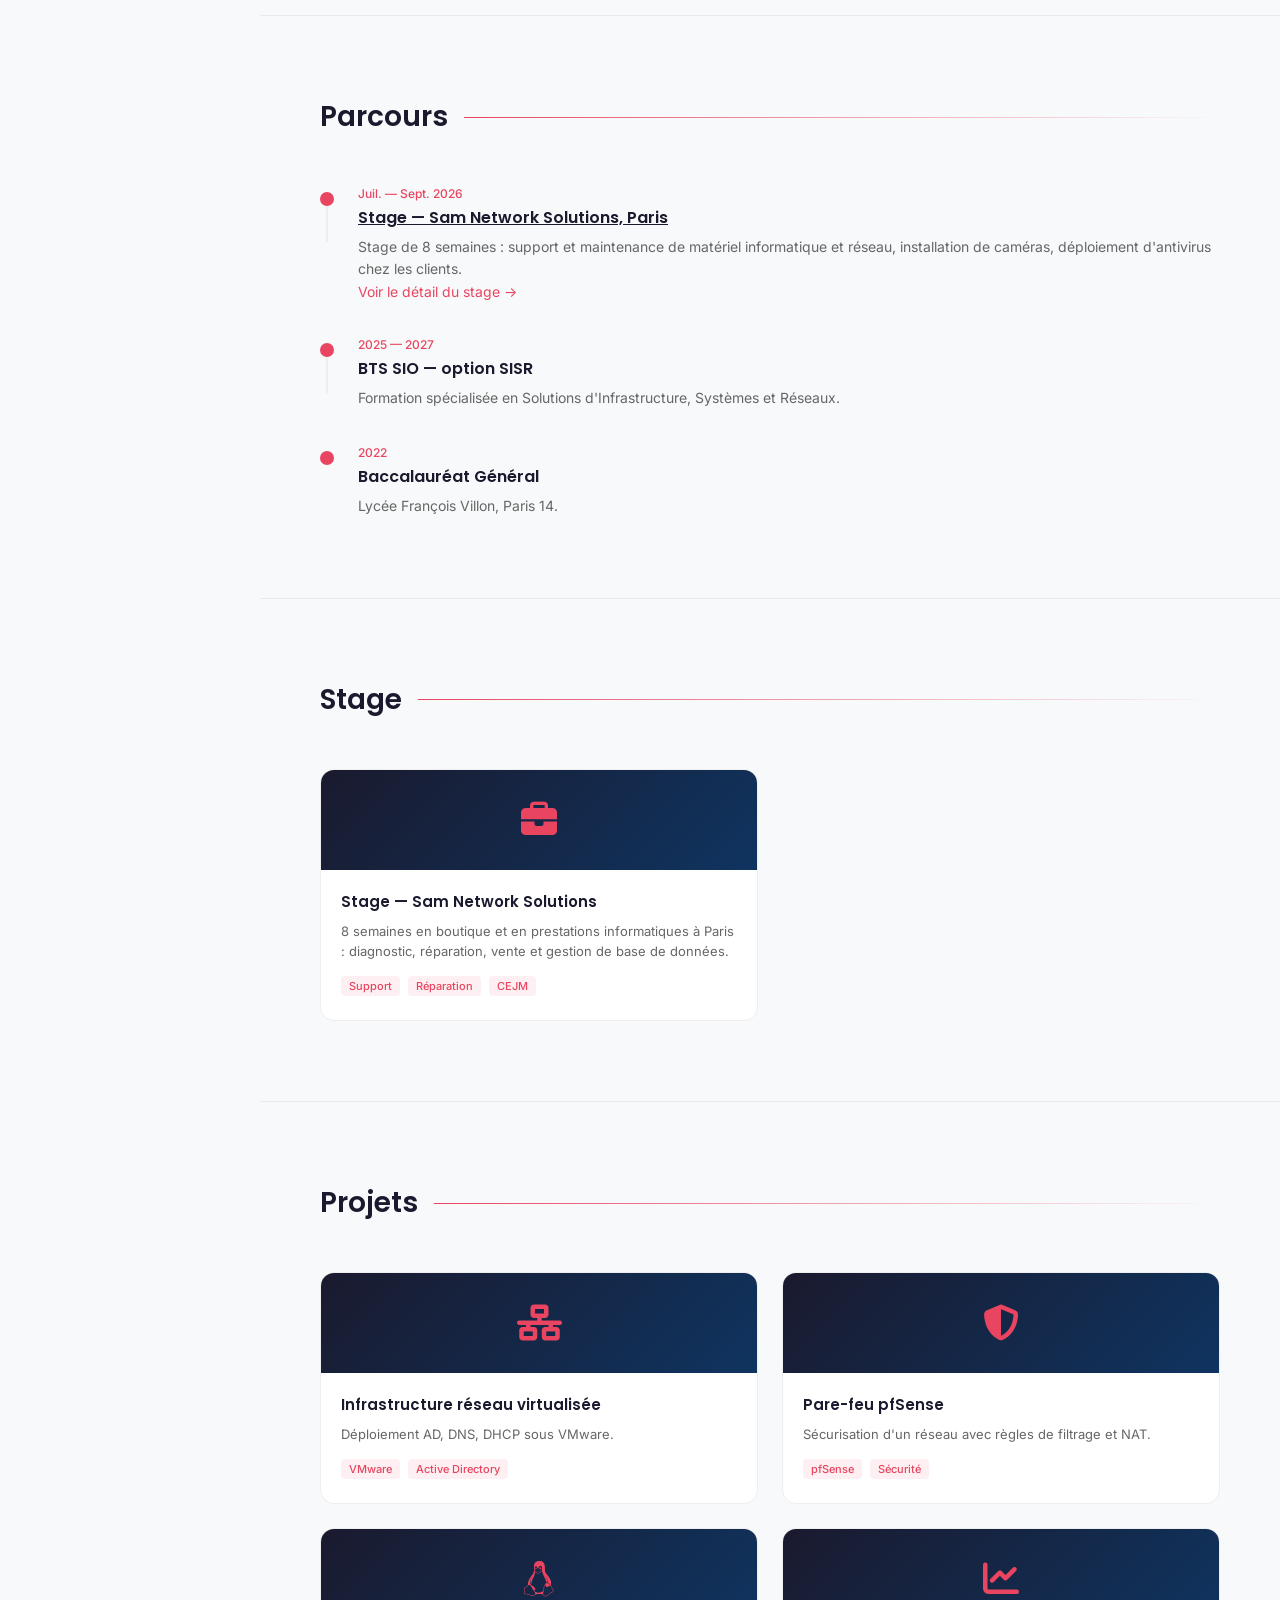
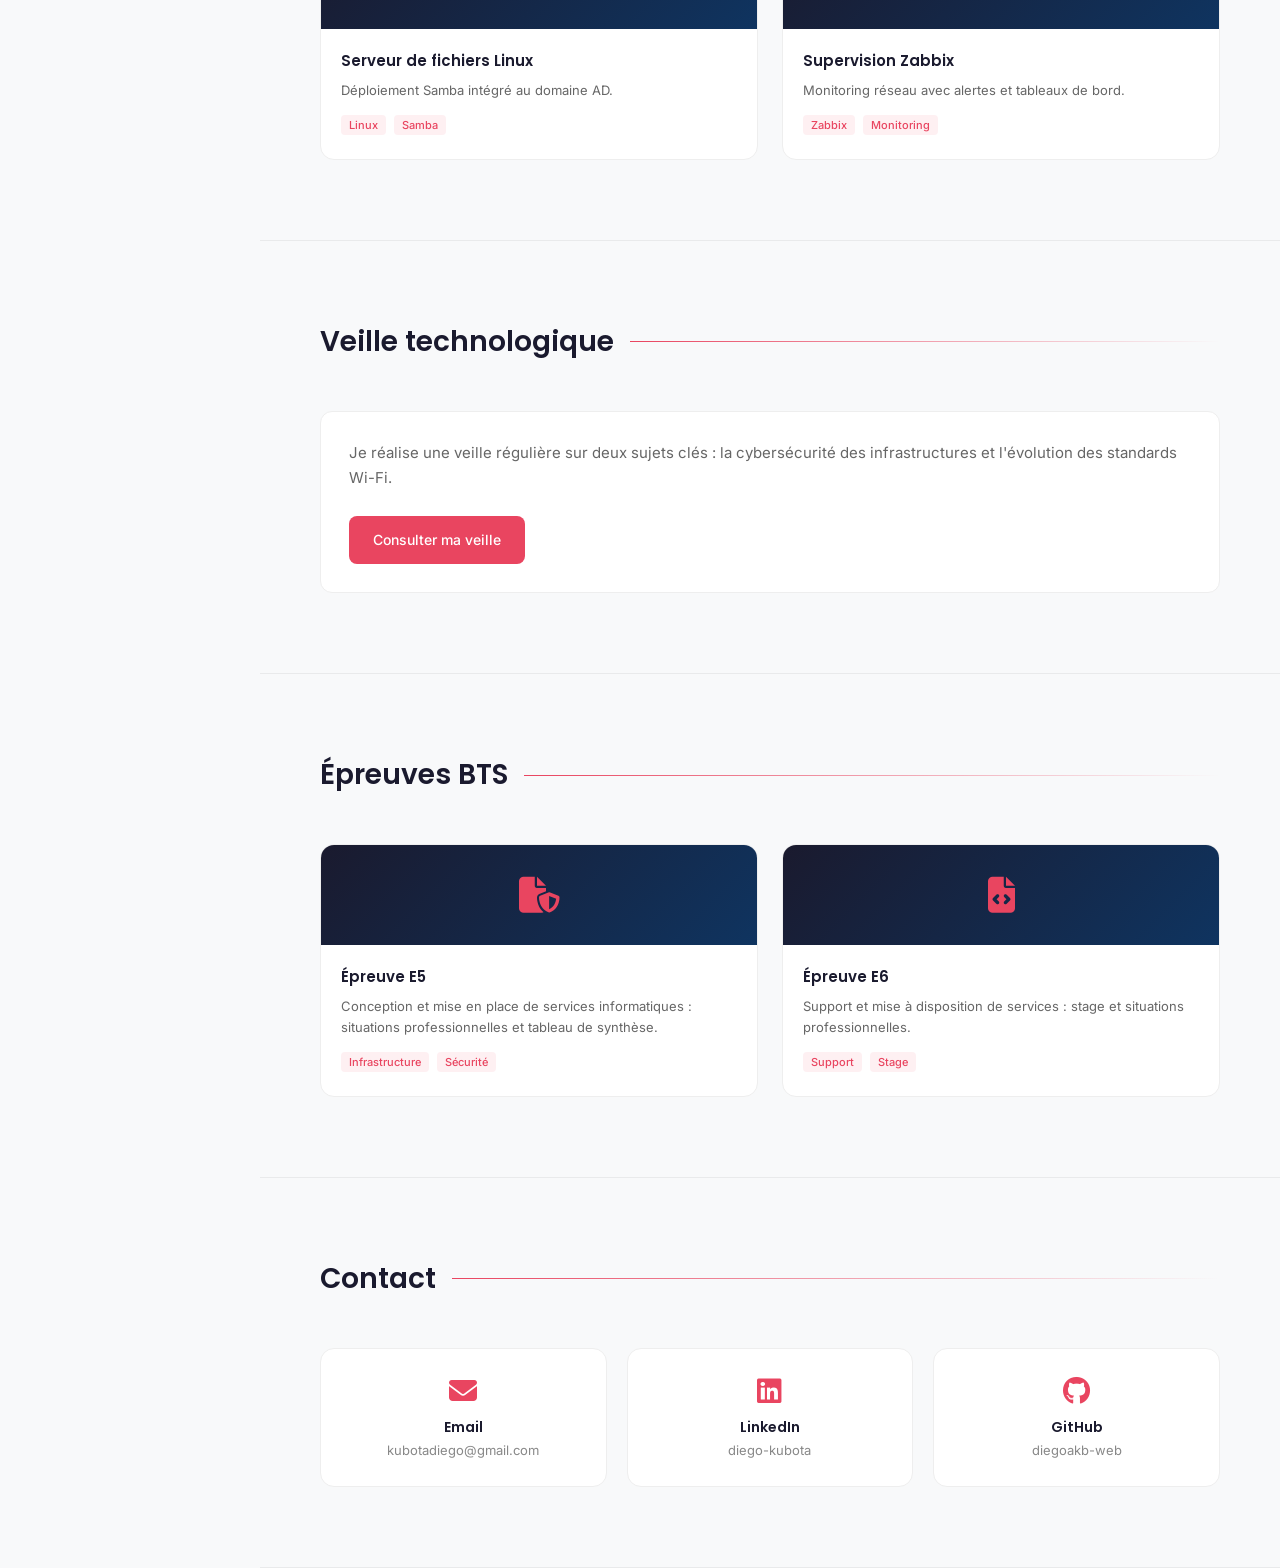
==== commit 1f76ba0a: "Update index.html" ====
--- a/index.html
+++ b/index.html
@@ -21,6 +21,7 @@
     <a href="#home" class="nav-link active"><i class="fa-solid fa-house"></i> Accueil</a>
     <a href="#about" class="nav-link"><i class="fa-solid fa-user"></i> À propos</a>
     <a href="#parcours" class="nav-link"><i class="fa-solid fa-graduation-cap"></i> Parcours</a>
+    <a href="stage.html" class="nav-link"><i class="fa-solid fa-briefcase"></i> Stage</a>
     <a href="#projets" class="nav-link"><i class="fa-solid fa-folder-open"></i> Projets</a>
     <a href="#veille" class="nav-link"><i class="fa-solid fa-magnifying-glass"></i> Veille</a>
     <a href="#epreuves" class="nav-link"><i class="fa-solid fa-file-shield"></i> Épreuves</a>
@@ -116,7 +117,7 @@
         <div class="timeline-dot"></div>
         <div class="timeline-content">
           <span class="timeline-date">Juil. — Sept. 2026</span>
-          <h3>Stage — SAM Networks Solutions, Paris</h3>
+          <h3><a href="stage.html" style="color:inherit;">Stage — Sam Network Solutions, Paris</a></h3>
           <p>Stage de 8 semaines : support et maintenance de matériel informatique et réseau, installation de caméras, déploiement d'antivirus chez les clients.</p>
           <a href="stage.html" style="color:#E94560;font-size:14px;text-decoration:none;">Voir le détail du stage →</a>
         </div>
@@ -139,6 +140,26 @@
       </div>
     </div>
   </section>
+
+  <!-- STAGE -->
+  <section id="stage" class="section">
+  <div class="section-header">
+    <h2 class="section-title">Stage</h2>
+    <div class="section-line"></div>
+  </div>
+  <div class="projects-grid">
+    <a href="stage.html" class="project-card">
+      <div class="project-img"><i class="fa-solid fa-briefcase"></i></div>
+      <div class="project-info">
+        <h3>Stage — Sam Network Solutions</h3>
+        <p>8 semaines en boutique et en prestations informatiques à Paris : diagnostic, réparation, vente et gestion de base de données.</p>
+        <span class="project-tag">Support</span>
+        <span class="project-tag">Réparation</span>
+        <span class="project-tag">CEJM</span>
+      </div>
+    </a>
+  </div>
+</section>
 
   <!-- PROJETS -->
   <section id="projets" class="section">
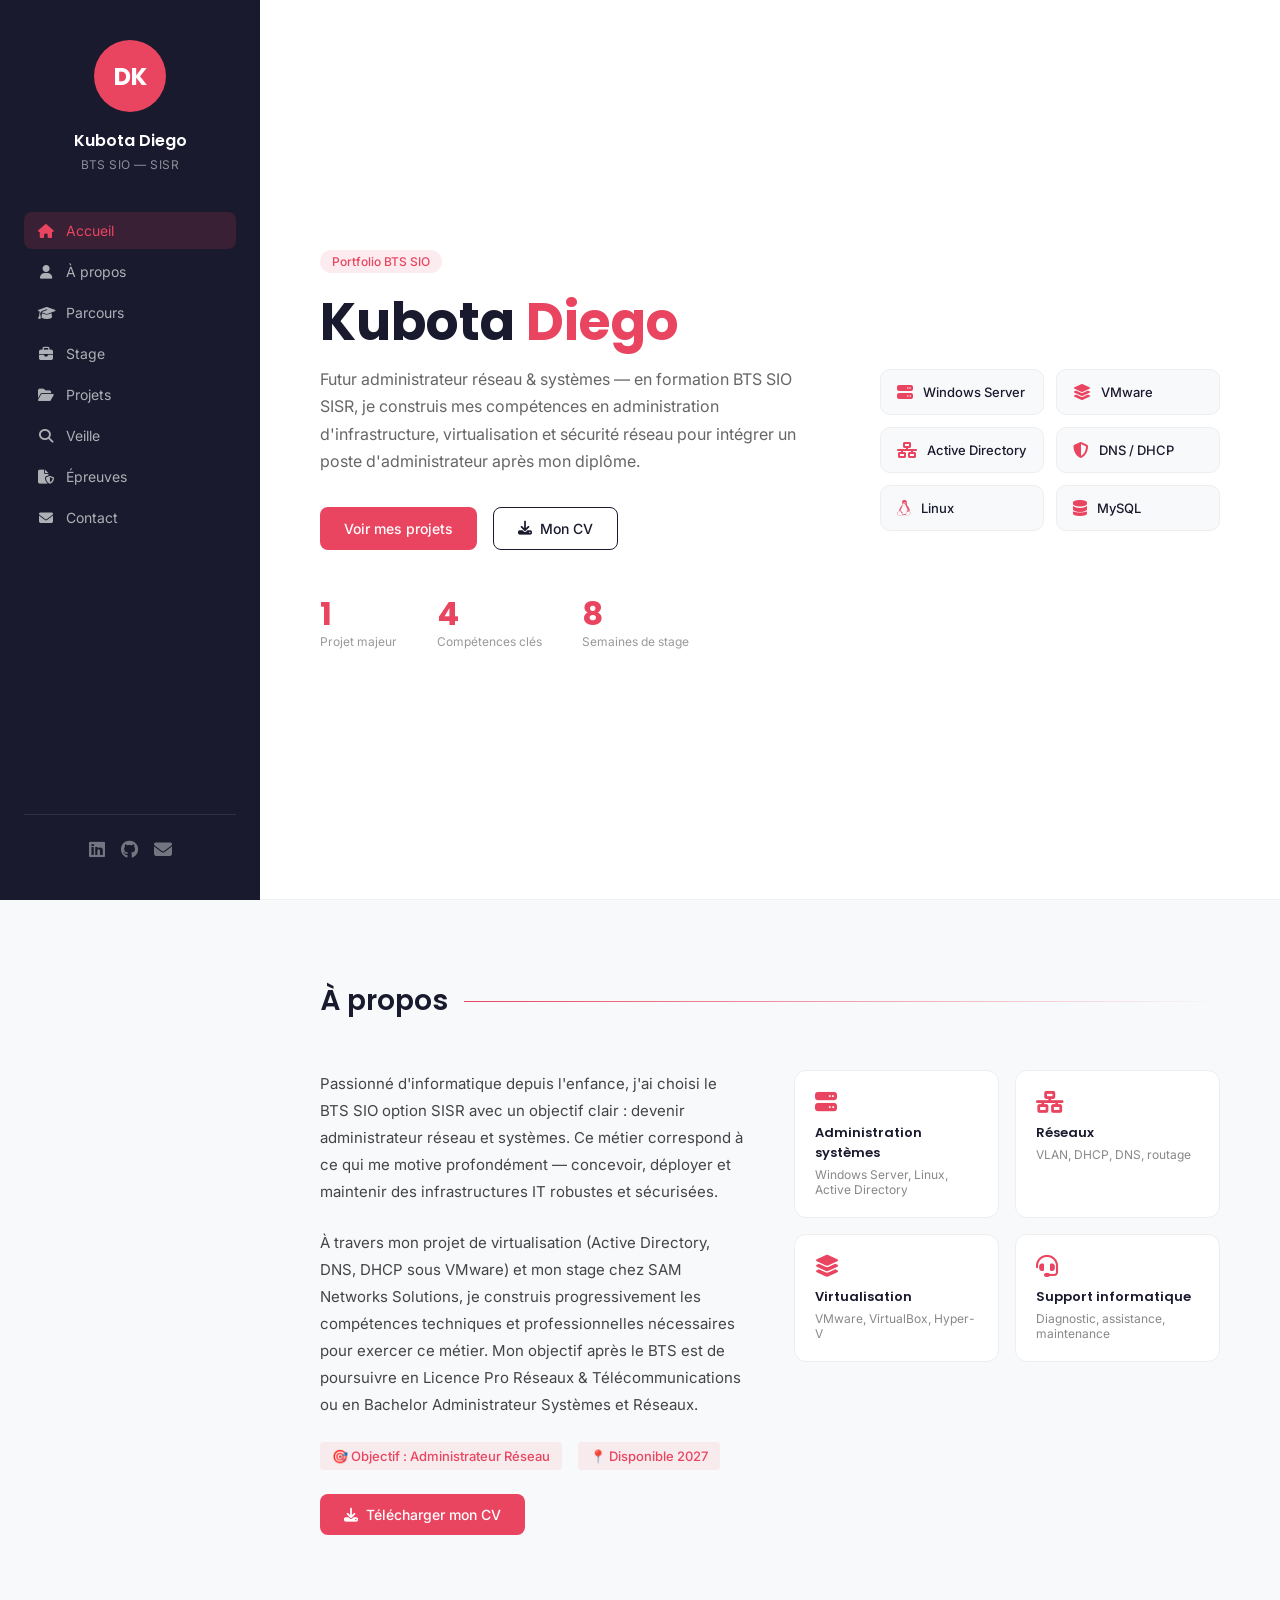
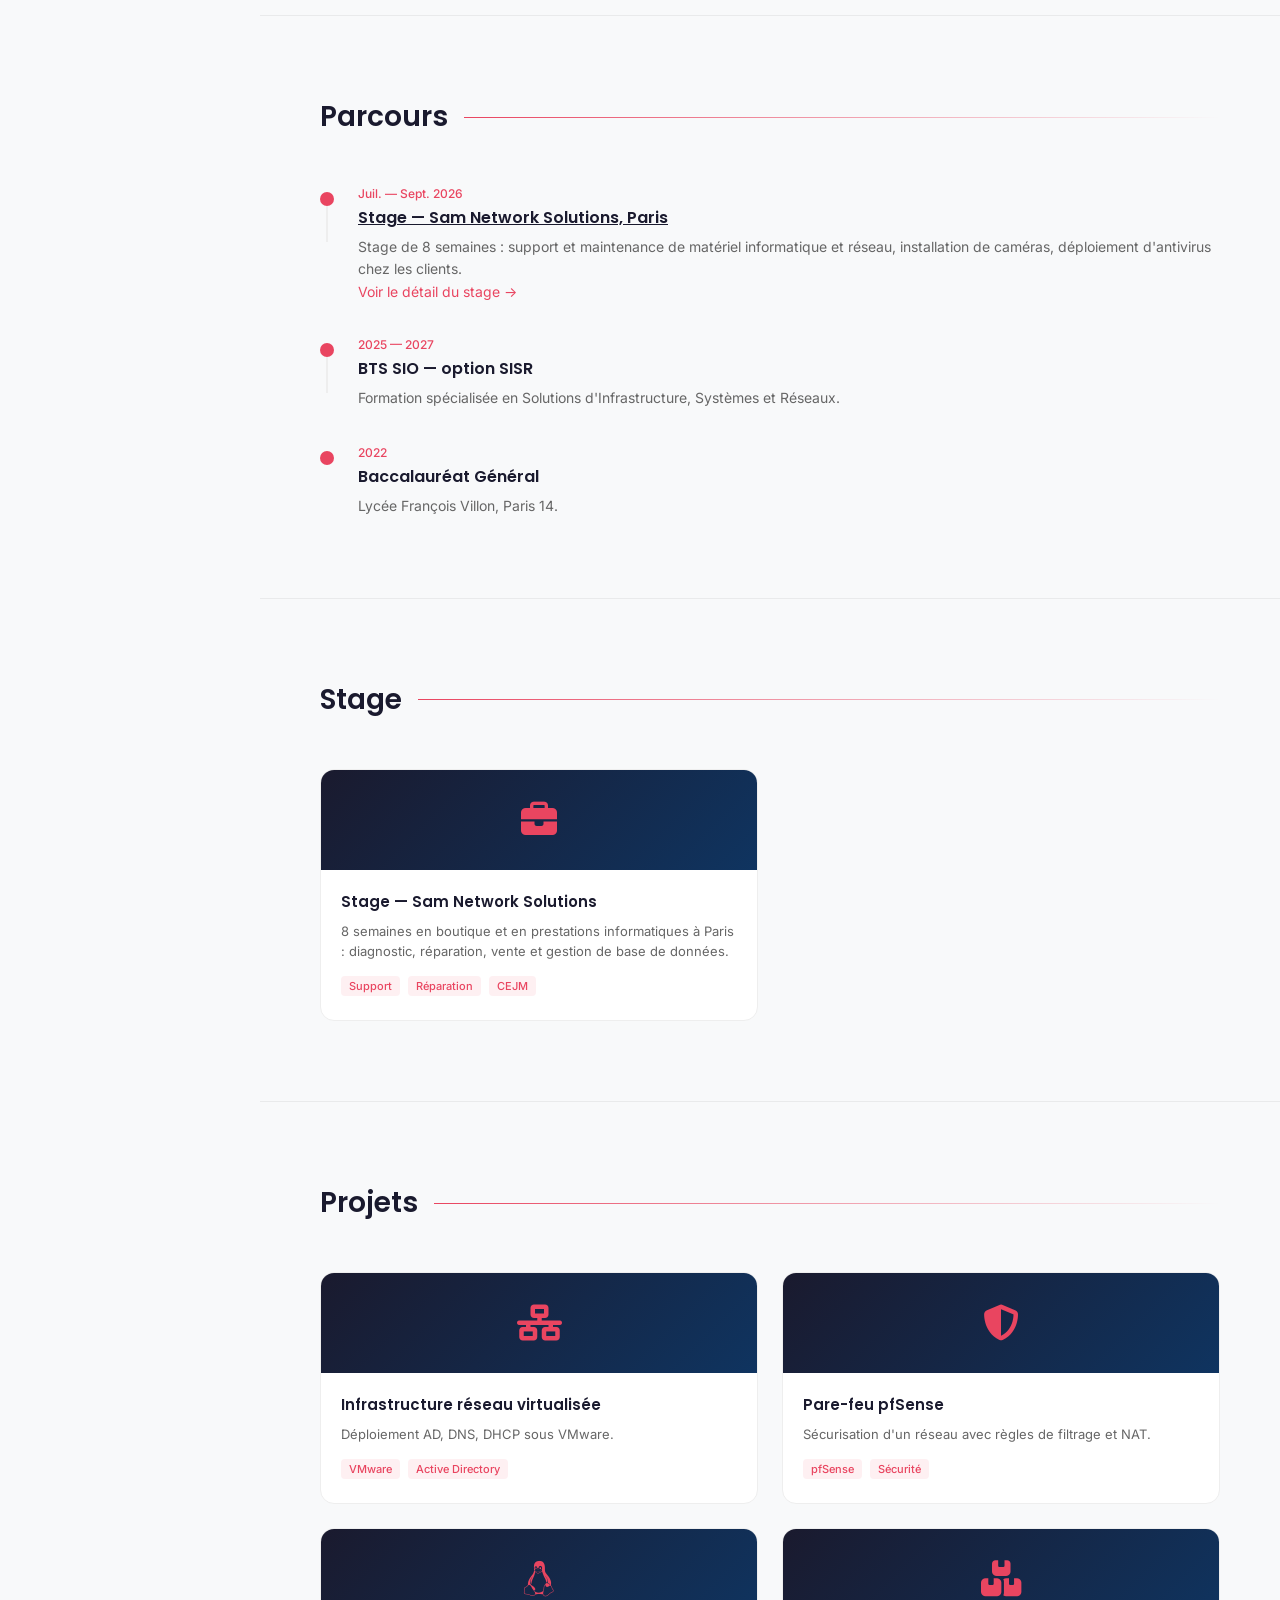
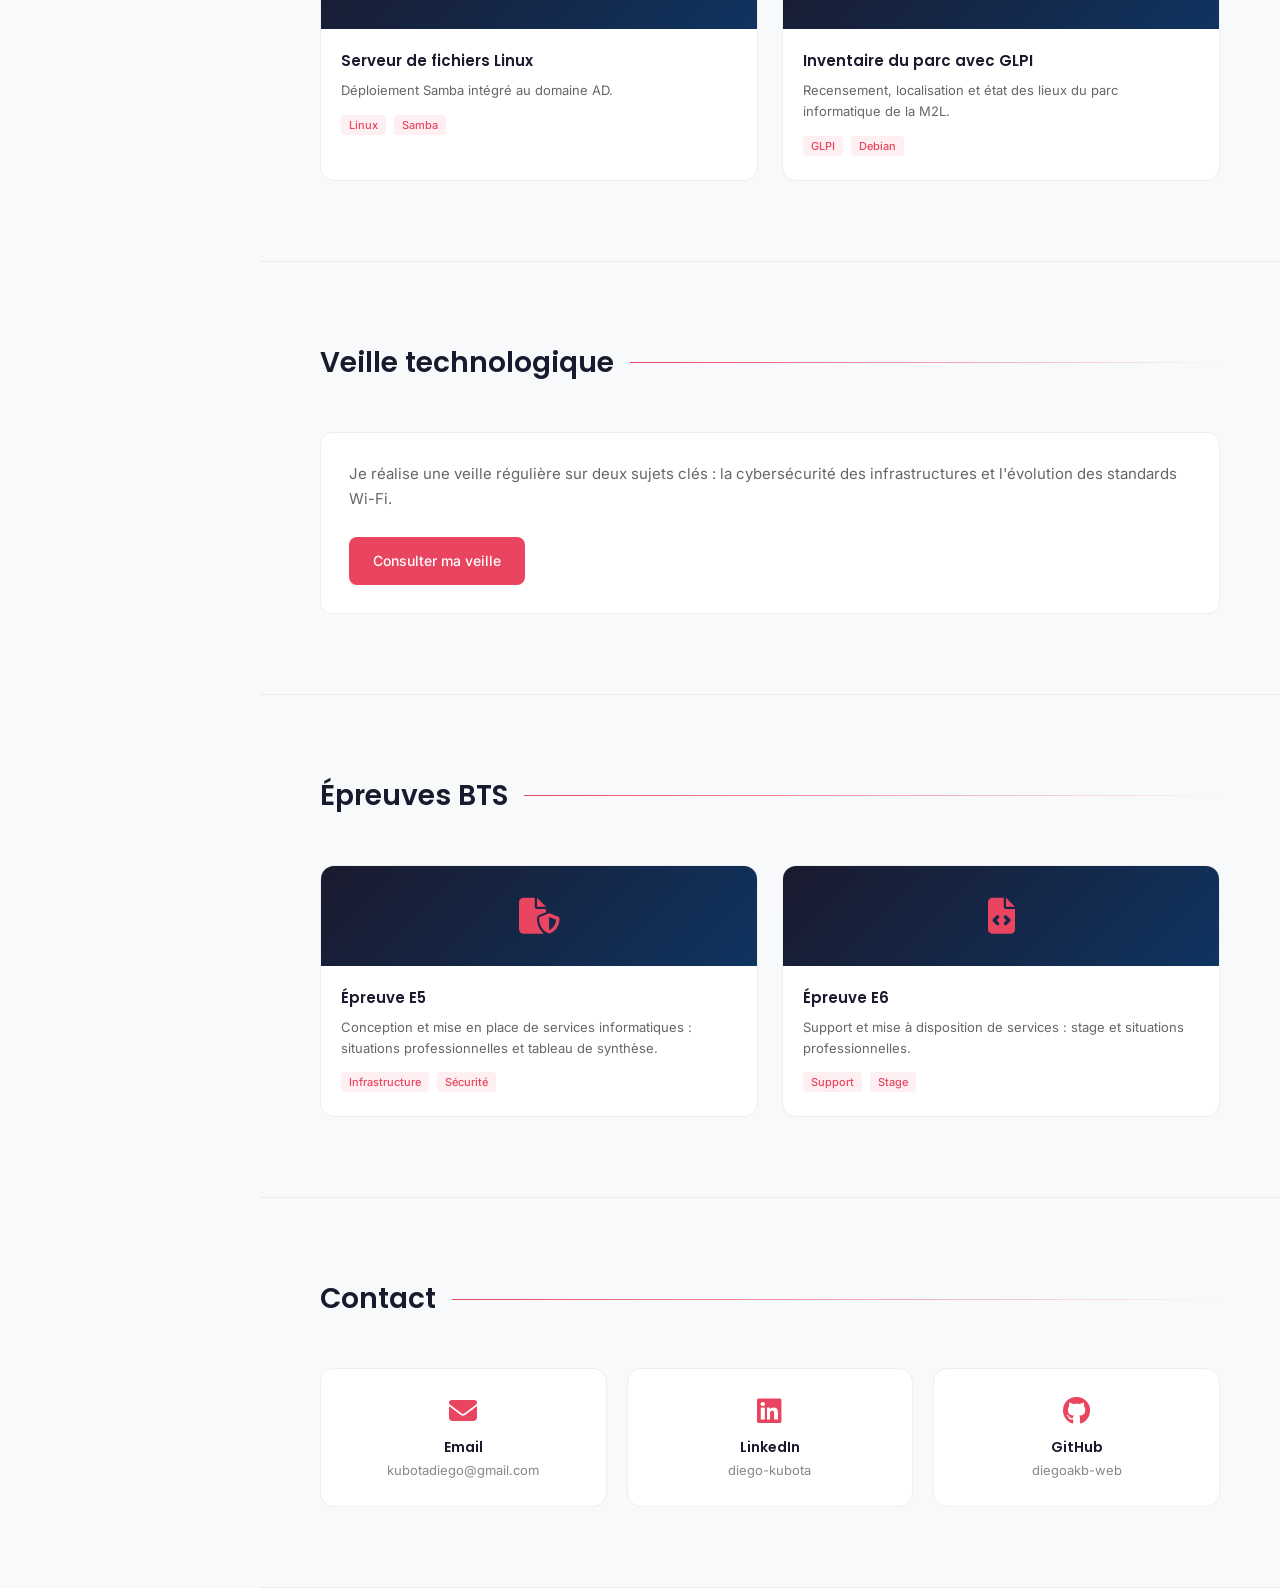
==== commit ede65111: "Update index.html" ====
--- a/index.html
+++ b/index.html
@@ -195,16 +195,15 @@
           <span class="project-tag">Samba</span>
         </div>
       </a>
-      <a href="zabbix.html" class="project-card">
-        <div class="project-img"><i class="fa-solid fa-chart-line"></i></div>
-        <div class="project-info">
-          <h3>Supervision Zabbix</h3>
-          <p>Monitoring réseau avec alertes et tableaux de bord.</p>
-          <span class="project-tag">Zabbix</span>
-          <span class="project-tag">Monitoring</span>
-        </div>
-      </a>
-    </div>
+     <a href="glpi.html" class="project-card">
+        <div class="project-img"><i class="fa-solid fa-boxes-stacked"></i></div>
+        <div class="project-info">
+          <h3>Inventaire du parc avec GLPI</h3>
+          <p>Recensement, localisation et état des lieux du parc informatique de la M2L.</p>
+          <span class="project-tag">GLPI</span>
+          <span class="project-tag">Debian</span>
+        </div>
+    </a>
   </section>
 
   <!-- VEILLE -->
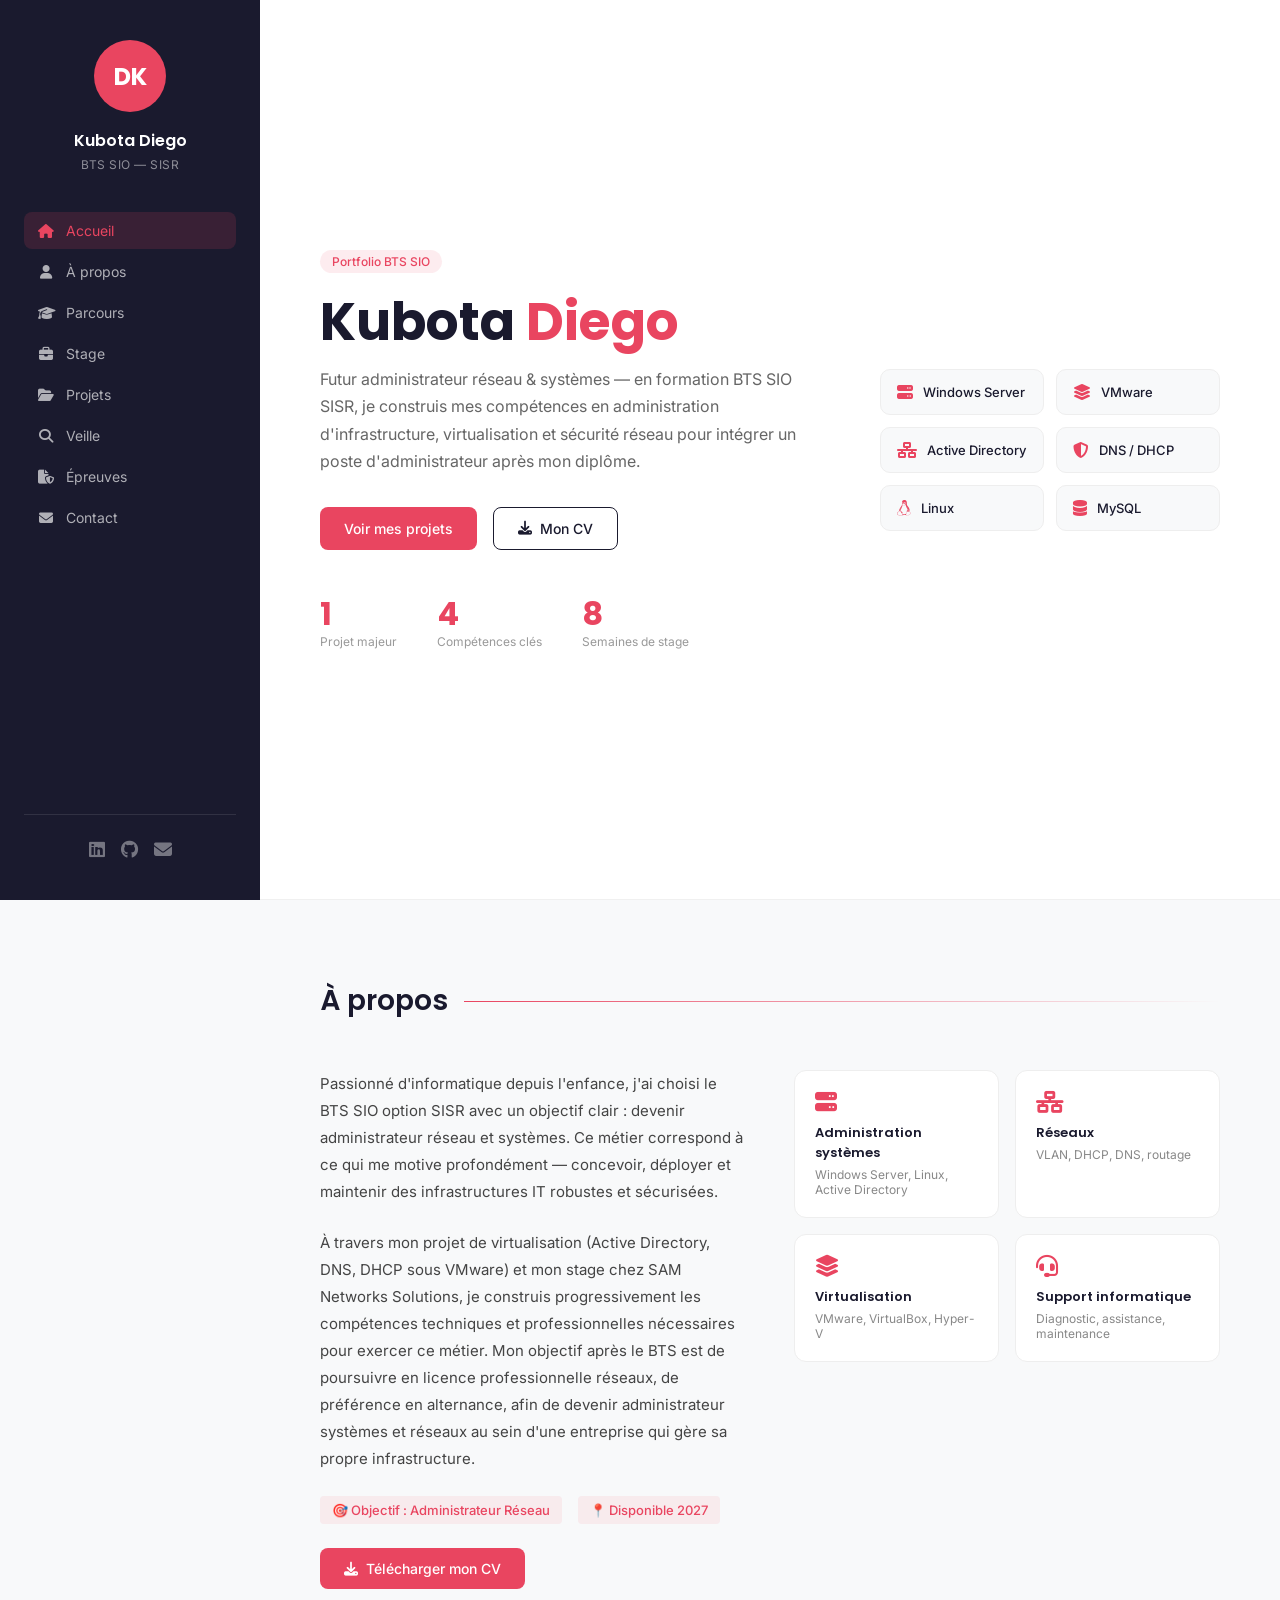
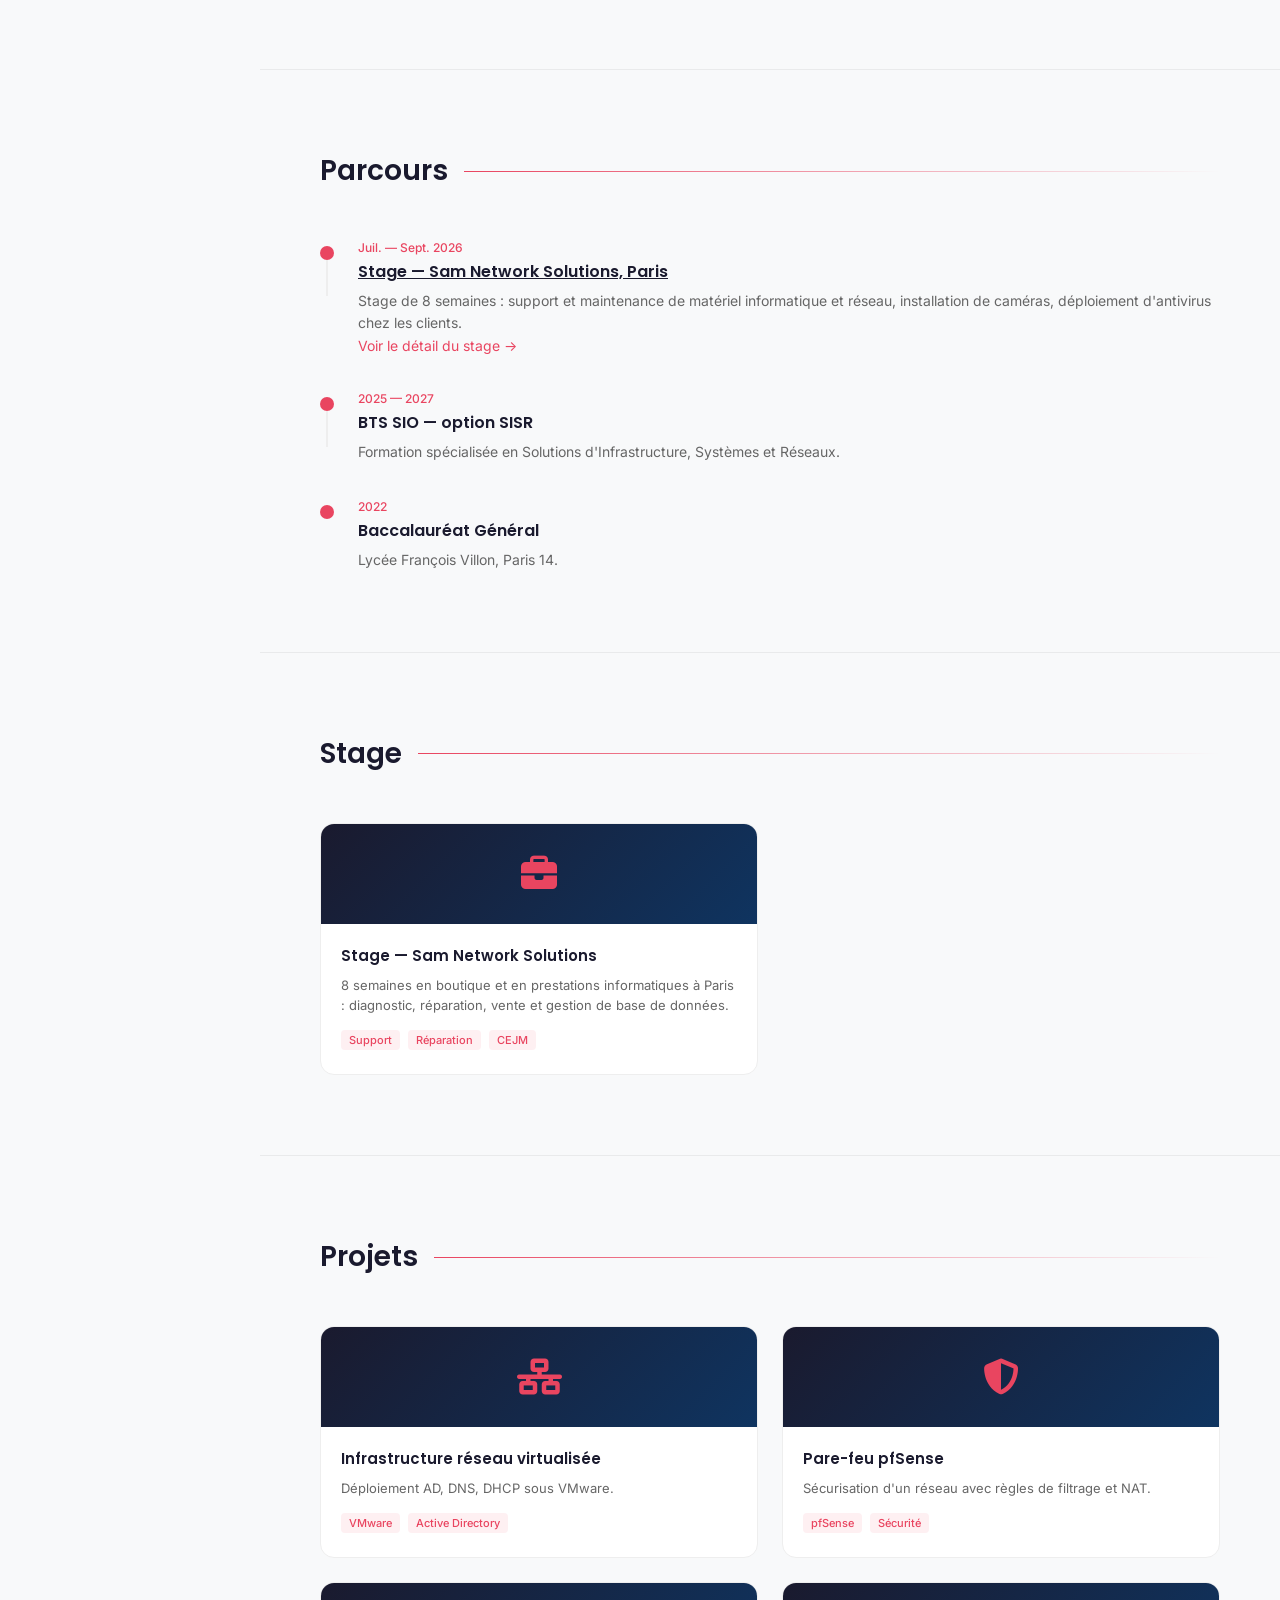
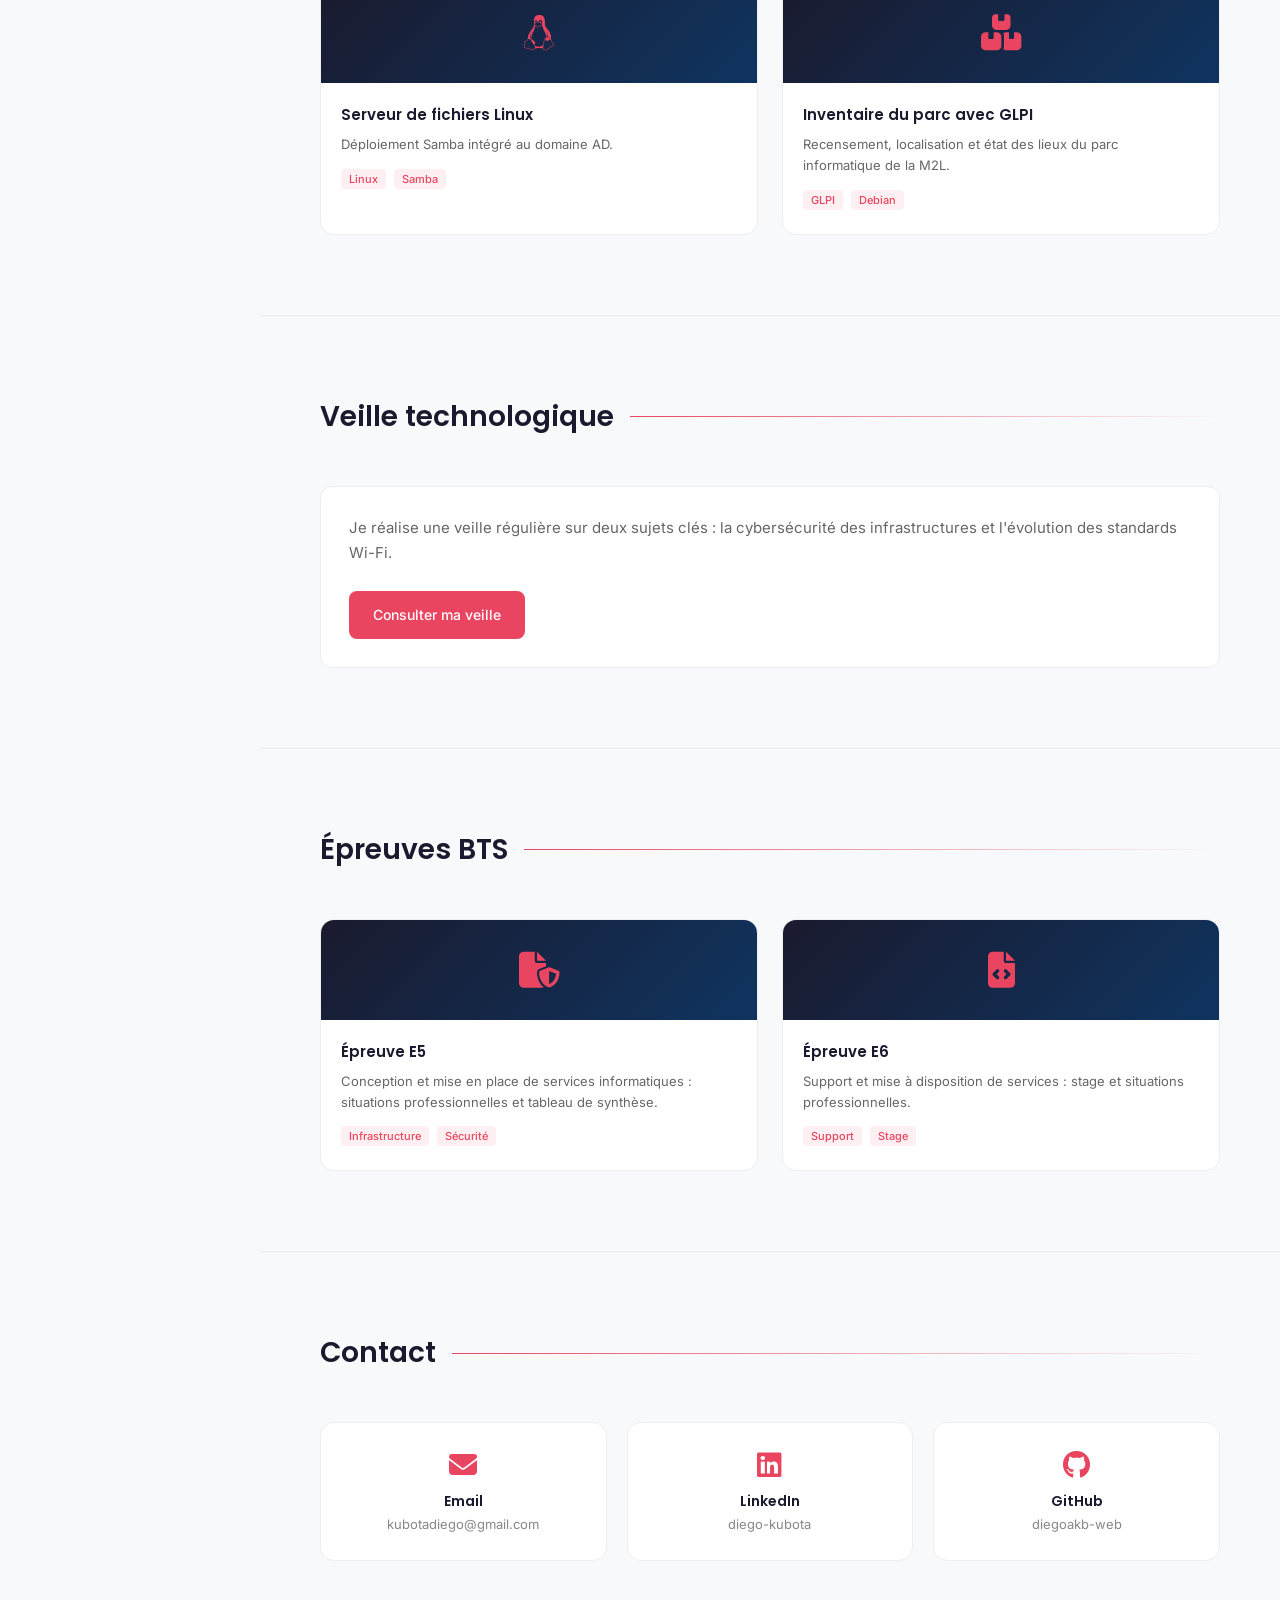
==== commit 8c6e9fdd: "Update index.html" ====
--- a/index.html
+++ b/index.html
@@ -74,7 +74,7 @@
     <div class="about-grid">
       <div class="about-text">
         <p>Passionné d'informatique depuis l'enfance, j'ai choisi le BTS SIO option SISR avec un objectif clair : devenir administrateur réseau et systèmes. Ce métier correspond à ce qui me motive profondément — concevoir, déployer et maintenir des infrastructures IT robustes et sécurisées.</p>
-<p style="margin-top:12px;">À travers mon projet de virtualisation (Active Directory, DNS, DHCP sous VMware) et mon stage chez SAM Networks Solutions, je construis progressivement les compétences techniques et professionnelles nécessaires pour exercer ce métier. Mon objectif après le BTS est de poursuivre en Licence Pro Réseaux & Télécommunications ou en Bachelor Administrateur Systèmes et Réseaux.</p>
+<p style="margin-top:12px;">À travers mon projet de virtualisation (Active Directory, DNS, DHCP sous VMware) et mon stage chez SAM Networks Solutions, je construis progressivement les compétences techniques et professionnelles nécessaires pour exercer ce métier. Mon objectif après le BTS est de poursuivre en licence professionnelle réseaux, de préférence en alternance, afin de devenir administrateur systèmes et réseaux au sein d'une entreprise qui gère sa propre infrastructure.</p>
         <div style="display:flex; gap:12px; flex-wrap:wrap; margin-bottom:20px; margin-top:16px;">
   <span class="project-tag" style="font-size:13px; padding:6px 12px;">🎯 Objectif : Administrateur Réseau</span>
   <span class="project-tag" style="font-size:13px; padding:6px 12px;">📍 Disponible 2027</span>
